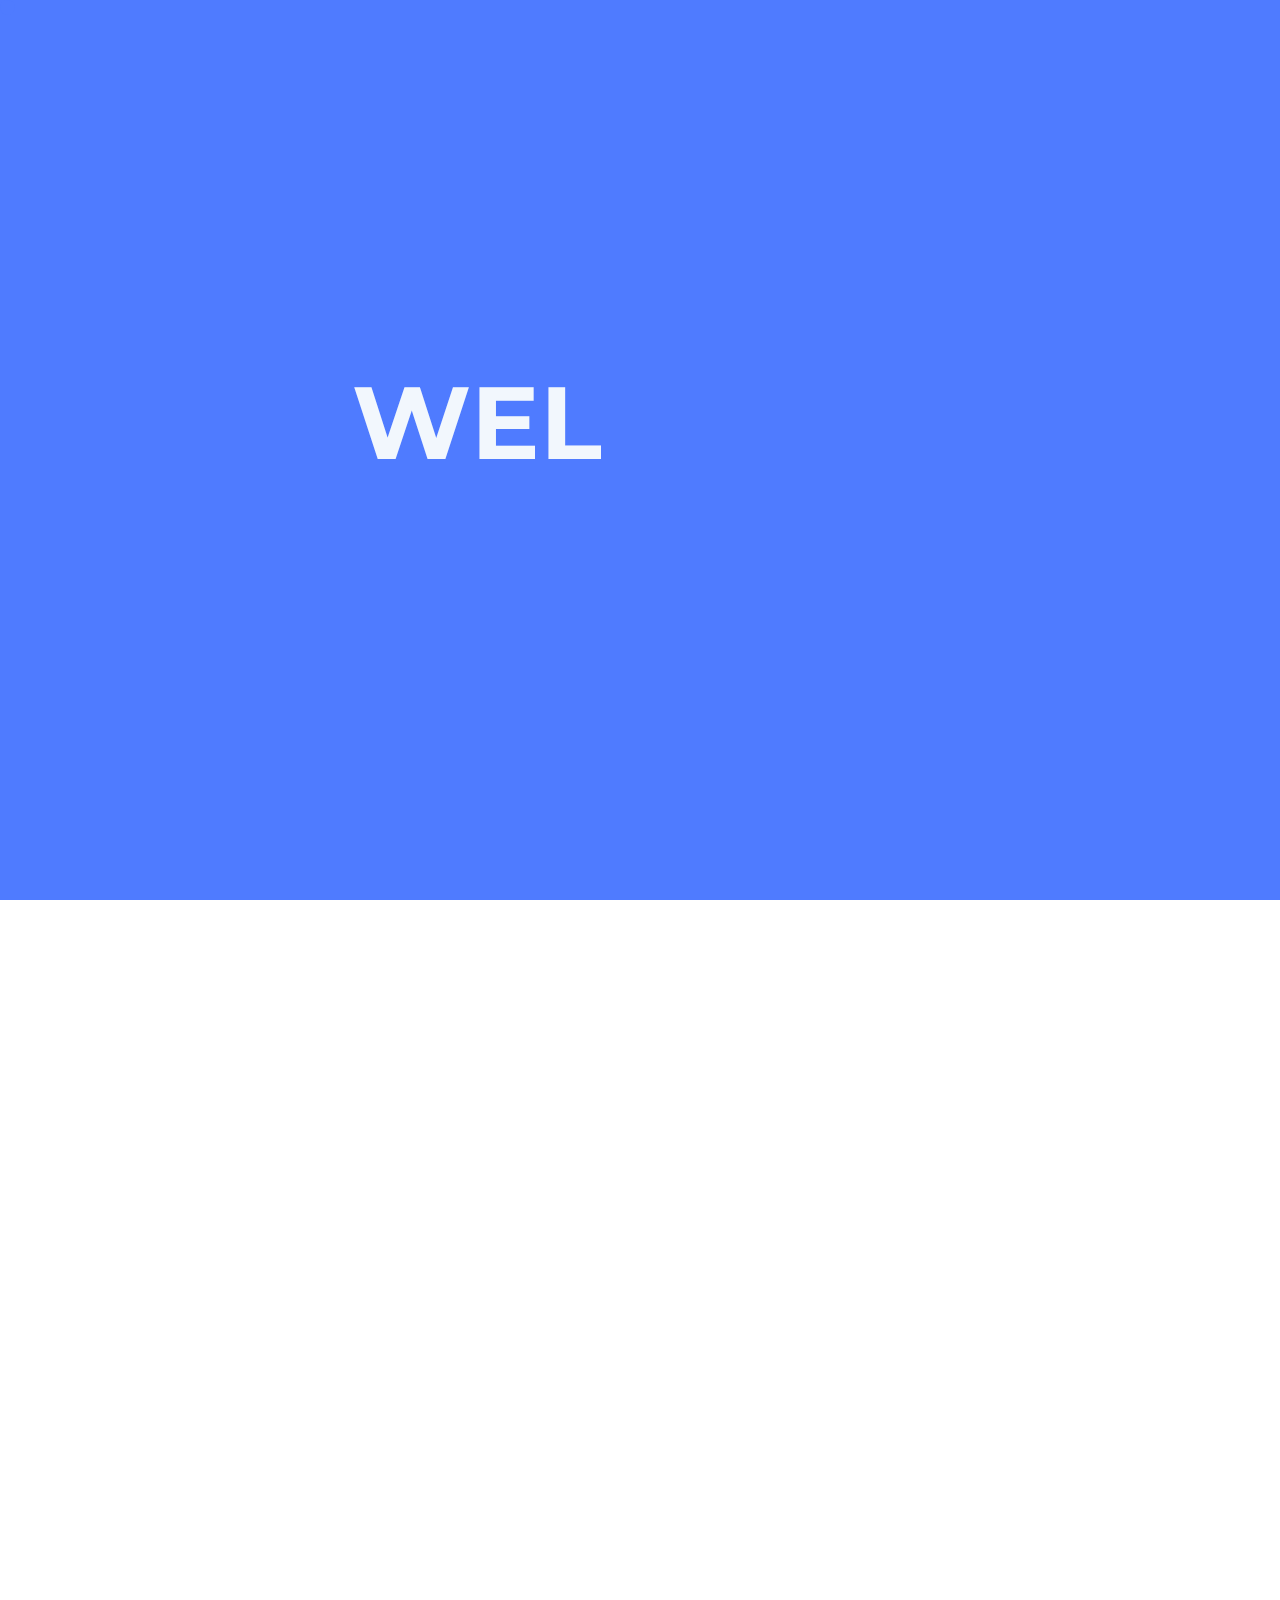
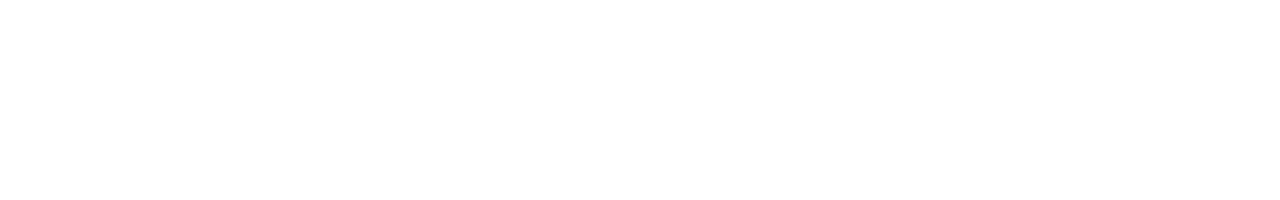
==== saving.html @ 6a618b71 "first commit" ====
<!DOCTYPE html>
<html lang="en">

<head>
    <meta charset="UTF-8">
    <meta name="viewport" content="width=device-width, initial-scale=1.0">
    <title>Document</title>
    <link rel="preconnect" href="https://fonts.googleapis.com">
    <link rel="preconnect" href="https://fonts.gstatic.com" crossorigin>
    <link
        href="https://fonts.googleapis.com/css2?family=Montserrat:ital,wght@0,100;0,200;0,300;0,400;0,500;0,600;0,700;1,200&display=swap"
        rel="stylesheet">
    <link href="https://unpkg.com/aos@2.3.1/dist/aos.css" rel="stylesheet">
    <script src="https://unpkg.com/aos@2.3.1/dist/aos.js"></script>
    <style>
        * {
            margin: 0;
            font-family: 'Montserrat';
            overflow-x: hidden;
            scroll-behavior: smooth;
            scroll-behavior: cubic-bezier(.51, -0.01, 1, .43);

        }
      
        .containerr{
            
            overflow-y: auto;
        }
        .containerr.bodys{
            width: 100vw;
            height: 100vh;
            overflow-y: hidden;
        }
        


        

        .dot {
            width: 15px;
            height: 15px;
            border-radius: 100%;
            opacity: 0;
            position: absolute;
            background-color: #4F7BFF;
        }

        body:hover .dot {
            width: 15px;
            height: 15px;
            border-radius: 100%;
            z-index: 10;
            opacity: 1;
            position: absolute;
            transition: all cubic-bezier(0.25, 0.46, 0.45, 0.94) 0.3s;
            background-color: #4F7BFF;

        }

        .dots {
            width: 15px;
            height: 15px;
            border-radius: 100%;
            position: absolute;
            background-color: #4F7BFF;
            transition: all cubic-bezier(0.25, 0.46, 0.45, 0.94) 1.4s;
            left: 160vw;
            bottom: -100vh;
            scale: 1;
        }

        .container-img:hover .dots {
            width: 15px;
            height: 15px;
            border-radius: 100%;
            opacity: 1;
            position: absolute;
            background-color: #4F7BFF;


            scale: 500;

        }
        .dotss{
            width: 15px;
            height: 15px;
            border-radius: 100%;
            position: absolute;
            background-color: #4F7BFF;
            transition: all cubic-bezier(0.25, 0.46, 0.45, 0.94) 1.4s;
            left: 160vw;
            top: -100vh;
            scale: 1;
        }
        .app-banner:hover .dotss {
            width: 15px;
            height: 15px;
            border-radius: 100%;
            opacity: 1;
            position: absolute;
            background-color: #4F7BFF;


            scale: 500;

        }

        @keyframes leftloop {
            0% {
                transform: translateX(-120%);
            }

            100% {
                transform: translate(120%);
            }
        }

        @keyframes aos {
            0% {
                transform: translateY(100%);
                opacity: 0;
            }

            100% {
                transform: translateY(0%);
                opacity: 1;
            }
        }


        .numbers-big {
            font-size: 15vw;
        }

        .numbers-last {
            font-size: 15vw;

        }

        .dt-1:hover {
            text-decoration: line-through;
        }

        .dt-2:hover {
            text-decoration: line-through;
        }

        .dt-3:hover {
            text-decoration: line-through;
        }

        .dt-4:hover {
            text-decoration: line-through;
        }

        .dt-5:hover {
            text-decoration: line-through;
        }

        .dt-6:hover {
            text-decoration: line-through;
        }

        .splash {
            width: 100vw;
            height: 100vh;
            display: flex;
            justify-content: center;
            align-items: center;
            background-color: #4F7BFF;
        }

        .splash.hidden {
            transform: translateY(-100%);
            transition: all cubic-bezier(0.25, 0.46, 0.45, 0.94) 0.7s;

        }

        .splash.hidden.none {
            display: none;

        }

        .text-con {
            width: auto;
            height: 20%;
            display: flex;
            flex-direction: row;
            font-weight: 700;
            font-size: 4vw;
            margin: 0;
            overflow-y: hidden;
            color: #f2f7fd;
        }

        .text-1 {
            transform: translateY(-75%);
            transition: all cubic-bezier(0.175, 0.885, 0.32, 1.275) 0.7s;
        }

        .text-2 {
            transform: translateY(-75%);
            transition: all cubic-bezier(0.175, 0.885, 0.32, 1.275) 0.7s;
        }

        .text-3 {
            transform: translateY(-75%);
            transition: all cubic-bezier(0.175, 0.885, 0.32, 1.275) 0.7s;
        }

        .text-4 {
            transform: translateY(-75%);
            transition: all cubic-bezier(0.175, 0.885, 0.32, 1.275) 0.7s;
        }

        .text-5 {
            transform: translateY(-75%);
            transition: all cubic-bezier(0.175, 0.885, 0.32, 1.275) 0.7s;
        }

        .text-6 {
            transform: translateY(-75%);
            transition: all cubic-bezier(0.175, 0.885, 0.32, 1.275) 0.7s;
        }

        .text-7 {
            transform: translateY(-75%);
            transition: all cubic-bezier(0.175, 0.885, 0.32, 1.275) 0.7s;
        }

        .text-1.load {
            transform: translateY(0%);
        }

        .text-2.load {
            transform: translateY(0%);
        }

        .text-3.load {
            transform: translateY(0%);
        }

        .text-4.load {
            transform: translateY(0%);
        }

        .text-5.load {
            transform: translateY(0%);
        }

        .text-6.load {
            transform: translateY(0%);
        }

        .text-7.load {
            transform: translateY(0%);
        }


        .text-1.load.hidden {
            transform: translateY(100%);
            transition: all cubic-bezier(0.455, 0.03, 0.515, 0.955) 0.7s;
        }

        .text-2.load.hidden {
            transform: translateY(100%);
            transition: all cubic-bezier(0.455, 0.03, 0.515, 0.955) 0.7s;
        }

        .text-3.load.hidden {
            transform: translateY(100%);
            transition: all cubic-bezier(0.455, 0.03, 0.515, 0.955) 0.7s;
        }

        .text-4.load.hidden {
            transform: translateY(100%);
            transition: all cubic-bezier(0.455, 0.03, 0.515, 0.955) 0.7s;
        }

        .text-5.load.hidden {
            transform: translateY(100%);
            transition: all cubic-bezier(0.455, 0.03, 0.515, 0.955) 0.7s;
        }

        .text-6.load.hidden {
            transform: translateY(100%);
            transition: all cubic-bezier(0.455, 0.03, 0.515, 0.955) 0.7s;
        }

        .text-7.load.hidden {
            transform: translateY(100%);
            transition: all cubic-bezier(0.455, 0.03, 0.515, 0.955) 0.7s;
        }



        /* saving  */



        .saving {
            width: 100vw;
            height: 130vh;
            display: flex;
            align-items: center;
            flex-direction: column;
            background-color: #4F7BFF;
            color: white;
            transition: all 0s;
            border-radius: 0 0 5vw 5vw;
            overflow: hidden;

        }

        .saving.display {
            transition: all cubic-bezier(0.25, 0.46, 0.45, 0.94) 0.7s;


        }



        .heads {
            width: 95%;
            height: fit-content;
            display: flex;
            border-bottom: #f2f7fd 1px solid;
            font-size: 10px;
            justify-content: space-between;
            margin-top: 2%;
            color: #f2f7fd;
        }

        .con-2 {
            width: 90%;
            height: 90%;
            display: flex;
            flex-direction: row;
            justify-content: space-between;
        }

        .inside-3 {
            width: 35%;
            display: flex;
            justify-content: center;
            flex-direction: column;
            gap: 2%;
            color: #f2f7fd;

        }

        .inside-3 .second {
            width: 100%;
            font-size: 5rem;
            font-weight: 400;
            justify-content: start;




        }

        .inside-3 .second-desc {
            width: 100%;
            font-size: 1.5rem;
            font-weight: 300;
            text-align: justify;


        }

        .inside-3 .button {
            margin-top: 10%;
            width: 100%;
            display: flex;
            flex-direction: row;
            gap: 3%;
            margin-bottom: 14%;
        }

        .inside-3 .button-skill {
            border: 2px #f2f7fd solid;
            width: fit-content;
            padding: 3%;
            border-radius: 30px;
        }

        .bold {
            font-weight: 700;
        }

        .normal {
            font-size: 1.1vw;
        }

        .light {
            font-weight: 300;
        }

        .regular {
            font-weight: 400;
        }

        .inside-4 {
            width: 55%;
            display: flex;
            justify-content: center;
            align-items: center;
        }

        .inside-4 img {
            width: 500px;
        }

        .about {
            width: 100vw;
            height: 120vh;
            background-color: white;
            display: flex;
            flex-direction: row;
            overflow: visible;
            transition: all cubic-bezier(0.25, 0.46, 0.45, 0.94) 0.7s;
            transition-delay: 0.1s;


        }

        .regular {
            font-weight: 400;
        }

        .active {
            color: #22313F;
        }

        .passive {
            color: #2830377a;
            margin-top: 0.5%;
        }

        .about-left {
            width: 40%;
            height: 100%;
            font-size: 3rem;
            display: flex;
            justify-content: center;
            transition: all cubic-bezier(0.25, 0.46, 0.45, 0.94) 0.3s;

        }

        .about-left h1 {
            margin-top: 10%;
        }

        .about-right {
            overflow: visible;

            width: 50%;
            height: 75%;
            text-align: justify;
            margin-top: 5%;
            flex-direction: column;
            display: flex;
            justify-content: space-between;
            transition: all cubic-bezier(0.25, 0.46, 0.45, 0.94) 0.3s;


        }

        .right-project {
            transition: all cubic-bezier(0.25, 0.46, 0.45, 0.94) 0.3s;
            overflow: hidden;


        }

        .right-info {
            transition: all cubic-bezier(0.25, 0.46, 0.45, 0.94) 0.3s;
            overflow: hidden;

        }

        .big {
            font-size: 38px;
        }

        .p {
            font-size: 14px;
        }

        .right-logo {
            width: fit-content;
            height: fit-content;
        }

        .container-logo {
            height: fit-content;
            width: fit-content;
            overflow: hidden;



        }

        .logo {
            width: 280px;
            height: 280px;
            background-color: #4F7BFF;
            border-radius: 26px;
            margin-bottom: 3vh;
            display: flex;
            justify-content: center;
            align-items: center;
            z-index: 2;
            position: relative;
        }


        .logo img {
            scale: 2.5;

        }

        .t-s {
            transition: all cubic-bezier(0.25, 0.46, 0.45, 0.94) 0.3s;
            z-index: 1;
            position: relative;

        }

        .screen {
            width: 100vw;
            height: 100vh;
            display: flex;
            justify-content: center;
            align-items: center;
            background-color: white;
            overflow: hidden;


        }

        .container-img {
            width: 80%;
            height: 80%;
            background-color: #e6e6e6;

            border-radius: 20px;
            display: flex;
            justify-content: center;
            align-items: center;
            overflow: hidden;

        }

        .container-img:hover {
            z-index: 12;
        }


        .container-img img {
            width: 90%;
            z-index: 13;

        }

        .one {
            width: 100vw;
            height: 180vh;
            background-color: #e6e6e6;
            display: flex;
            flex-direction: column;
            align-items: center;
            overflow: hidden;

        }

        .title-01 {
            width: 90%;
            height: 15%;
            display: flex;
            justify-content: center;
            align-items: center;
            overflow: hidden;


        }

        .number {
            display: flex;
            justify-content: start;
            align-items: start;
            gap: 5%;
            width: 40%;
        }

        .number-desc {
            width: 30%;
            height: 70%;
        }

        .number-dec {
            width: 30%;
            height: 70%;
            display: flex;
            justify-content: end;

        }

        .button-skills {
            background-color: #4F7BFF;
            width: fit-content;
            padding: 1rem 1.7rem 1rem 1.7rem;
            height: fit-content;
            border-radius: 2rem;
            color: white;
        }

        .logo-creation {
            width: 100%;
            height: 50%;
            display: flex;
            justify-content: center;
            align-items: center;
            flex-direction: column;
            gap: 2%;

        }

        .logo-creation img {
            width: 7%;
        }

        .logo-creation h1 {
            font-size: 4rem;
            font-weight: 500;
            letter-spacing: 6px;
        }

        .creation-desc {
            width: 95%;
            height: 35%;
            display: flex;
            flex-direction: column;
            justify-content: space-between;
            align-items: center;
            flex-direction: row;


        }

        .text-creation {
            width: 50%;

        }

        .desc-i {
            width: 50%;
            height: 70%;
            display: flex;
            align-items: end;
            margin-top: 5%;
        }

        .desc-i img {
            margin: 20%;
            rotate: -9deg;

        }

        .container-images {
            width: 100vw;
            background-color: #e6e6e6;
            padding-bottom: 10vh;
            display: flex;
            justify-content: center;
            align-items: center;
            overflow: hidden;
        }

        .images-logo {
            width: 97vw;
            height: fit-content;

            display: flex;



        }

        .left-logo {
            width: 60%;
            height: fit-content;

        }

        .con-gray {
            width: 97%;
            background-color: white;
            border-radius: 40px;
            overflow: hidden;

        }

        .con-gray img {
            width: 100%;

        }

        .right-logos {
            width: 40%;
        }

        .con-blue {
            width: 97%;
            background-color: #4F7BFF;
            border-radius: 50px;
            display: flex;
            justify-content: center;
            align-items: center;
            padding: 15vh 0 15vh 0;

        }

        .con-blue img {
            width: 60%;
        }

        .two {
            width: 100vw;
            height: 380vh;
            background-color: white;
            display: flex;
            flex-direction: column;
            align-items: center;
            overflow: hidden;
            padding-bottom: 5vh;

        }

        .title-02 {
            width: 90%;
            height: 15%;
            display: flex;
            justify-content: center;
            align-items: center;

        }

        .number-02 {
            display: flex;
            justify-content: end;
            align-items: start;
            gap: 5%;
            width: 40%;
        }

        .number-desc-02 {
            width: 30%;
            height: 70%;
            display: flex;
            justify-content: start;
            align-items: center;
        }

        .number-dec-02 {
            width: 30%;
            height: 70%;
            display: flex;
            justify-content: center;
            align-items: center;

        }

        .button-skills {
            background-color: #4F7BFF;
            width: fit-content;
            padding: 1rem 1.7rem 1rem 1.7rem;
            height: fit-content;
            border-radius: 2rem;
            color: #dde8f6;
        }

        .images-02 {
            margin-top: 5%;
            width: 95%;
            display: flex;
            justify-content: space-between;
        }

        .left-app {
            width: 49.5%;
            height: 140vh;
            background-image: url(/shifaaz-shamoon-oR0uERTVyD0-unsplash.jpg);
            background-size: cover;
            background-repeat: no-repeat;
            background-position: center;
            border-radius: 40px;
            display: flex;
            justify-content: center;
            align-items: center;
        }

        .left-app .logo {
            height: 300px;
            width: 300px;
        }

        .right-app {
            width: 49.5%;
            height: 140vh;
            background-color: #e6e6e6;
            border-radius: 40px;
            display: flex;
            justify-content: center;
            align-items: center;
        }

        .right-app img {
            width: 60%;
        }

        .banner-animate {
            margin-top: 1%;
            width: 95%;
            height: 25vh;
            display: flex;
            justify-content: center;
            align-items: center;
            background-color: #4F7BFF;
            border-radius: 60px;

        }

        .animate {
            font-weight: 300;
            font-size: 3.5vw;
            width: fit-content;
            display: flex;
            justify-content: center;
            align-items: center;
            color: white;
            animation: leftloop 10s cubic-bezier(0.39, 0.575, 0.565, 1) infinite;
            transition: all 1s infinite;

        }

        .animate h1 {
            position: relative;
            font-weight: 500;
            margin: 20px;
        }

        .animate img {
            position: relative;
            width: 5vw;
            margin: 20px;
        }

        .app-banner {
            width: 95%;
            height: 110vh;
            background-color: #e6e6e6;
            margin-top: 1%;
            border-radius: 50px;
            display: flex;
            justify-content: space-evenly;
            align-items: center;
            z-index: 15;
            overflow: hidden;



        }

        .app-banner img {
            width: 23%;
            z-index: 15;
        }

        .design {
            width: 100vw;
            height: auto;
            border-radius: 9vw 9vw 0 0;
            background-color: #4F7BFF;
            display: flex;
            align-items: center;
            flex-direction: column;
            padding-top: 10vh;
            color: white;
            gap: 10vh;
        }

        .design .space {
            height: 80vh;
        }

        .dt-1 {
            width: 90%;
            display: flex;

            transition: all 5s cubic-bezier(0, .57, 0, 1.48);

        }

        .dt-2 {
            width: 90%;
            display: flex;

            transition: all 5s cubic-bezier(0, .57, 0, 1.48);


        }

        .dt-3 {
            width: 90%;
            display: flex;

            transition: all 5s cubic-bezier(0, .57, 0, 1.48);


        }

        .dt-4 {
            width: 90%;
            display: flex;

            transition: all 5s cubic-bezier(0, .57, 0, 1.48);


        }

        .dt-5 {
            width: 90%;
            display: flex;

            transition: all 5s cubic-bezier(0, .57, 0, 1.48);


        }

        .dt-6 {
            width: 90%;
            display: flex;

            transition: all 5s cubic-bezier(0, .57, 0, 1.48);


        }

        .footers {
            width: 100vw;

            display: flex;
            justify-content: center;
            align-items: center;
            flex-direction: column;
            gap: 5vh;
            padding: 4vh;
            z-index: 16;
        }

        .contact {
            width: 90%;
            display: flex;
            justify-content: space-between;
            align-items: center;
        }

        .left-c {
            line-height: 7vh;
        }

        .left-c.in {
            animation: aos 0.7s cubic-bezier(0.165, 0.84, 0.44, 1);
            animation-fill-mode: backwards;
            animation-delay: 0.3s;
        }

        .c-title {
            font-size: 29px;
            font-weight: 400;
            color: #22313F;
        }

        .left-c a {
            text-decoration: none;
        }

        .c-parag {
            font-size: 21px;
            font-weight: 400;
            width: auto;
            color: white;
        }

        .c-parag:hover {
            text-decoration: underline;
        }

        .right-c {
            display: flex;
            flex-direction: column;
            align-items: end;
            line-height: 7vh;
        }

        .right-c.in {
            animation: aos 0.7s cubic-bezier(0.165, 0.84, 0.44, 1);
            animation-fill-mode: backwards;
            animation-delay: 0.3s;
        }

        .g-title {
            color: #22313F;
            font-weight: 400;
            font-size: 20px;

        }

        .gmail {
            font-weight: 400;
            font-size: 42px;
            text-decoration: underline;
        }

        .gmail:hover {
            text-decoration: none;
        }

        .copyright {
            display: flex;
            flex-direction: column;
            align-items: center;
        }

        .copyright.in {
            animation: aos 0.7s cubic-bezier(0.165, 0.84, 0.44, 1);
            animation-fill-mode: backwards;
            animation-delay: 0.3s;
        }

        .copyright h2 {
            font-weight: 400;
            font-size: 16px;

        }



        @media only screen and (max-width: 900px) {
            .saving {
                height: fit-content;

            }

            .second-desc {
                width: 100%;
            }

            .inside-3 {
                width: 80%;

            }

            .con-2 {
                flex-direction: column;
                justify-content: center;
                align-items: center;
                margin: 20%;
                width: 100%;
            }

            .inside-4 {
                width: 100%;
                margin-bottom: 20%;
            }

            .about {
                flex-direction: column;
                height: fit-content;
                width: 100vw;
                justify-content: center;
                align-items: center;
            }

            .about-right {
                width: 80%;
                height: fit-content;
            }

            .about-left {
                width: fit-content;
                height: fit-content;
            }

            .right-logo {
                width: 100%;
                display: flex;
                justify-content: center;
                align-items: center;
            }

            .images-logo {
                flex-direction: column-reverse;
            }

            .left-logo {
                width: 100%;
                display: flex;
                justify-content: center;
                align-items: center;

            }

            .right-logos {
                width: 100%;
                margin-top: 5%;
                display: flex;
                justify-content: center;
                align-items: center;
            }

            .images-02 {
                flex-direction: column;
                margin-bottom: 5%;
            }

            .left-app {
                width: 100%;
            }

            .right-app {
                width: 100%;
                margin-top: 5%;
            }

            .app-banner {
                flex-direction: column;
                height: auto;
                gap: 5vh;
                padding-top: 10vh;
                padding-bottom: 10vh;
            }

            .app-banner img {
                width: 90%;
                z-index: 13;
            }

            .title-01 {
                flex-direction: column;
                height: auto;

            }

            .number {
                height: fit-content;
                width: 100%;
            }

            .numbers-big {
                font-size: 25vw;
            }

            .number-desc {
                display: inline-block;
                width: auto;

            }

            .number-desc h1 {
                margin: 5%;
            }

            .normal {
                font-size: 5vw;
            }

            .number-dec {
                width: 100%;
                height: fit-content;
            }

            .text-creation {
                width: 100%;
            }

            .desc-i {
                display: none;
            }

            .big {
                font-size: 32px;
            }

            .title-02 {
                flex-direction: column-reverse;
                height: fit-content;
            }

            .number-desc-02 {
                display: inline-block;
                width: auto;

            }

            .number-02 {
                height: fit-content;
                width: 100%;
            }

            .number-dec-02 {
                width: fit-content;
                height: 25%;
            }

            .one {
                height: auto;
                gap: 50vw;
            }

            .two {
                height: auto;
                gap: 50vw;

            }

            .con-blue {
                margin-top: 1vh;
            }

            .images-logo {
                margin-top: 10vh;
            }

            .number-desc-02 h1 {
                margin: 5%;
            }

            .left-app {
                height: 100vh;
            }

            .right-app {

                height: fit-content;

            }

            .right-app img {
                width: 90%;
                margin-top: 10vh;
                margin-bottom: 10vh;
            }

            .con-blue img {
                width: 90%;
            }

            .contact {
                flex-direction: column;
                align-items: start;
                justify-content: start;
            }

            .right-c {
                align-items: start;
            }

            .gmail {
                font-size: 24px;
            }




        }
    </style>
</head>

<body oncontextmenu="return false">
    <div class="containerr">
        <div class="dot"></div>
        <div class="splash">
            <div class="text-con">
                <h1 class="text-1">W</h1>
                <h1 class="text-2">E</h1>
                <h1 class="text-3">L</h1>
                <h1 class="text-4">C</h1>
                <h1 class="text-5">O</h1>
                <h1 class="text-6">M</h1>
                <h1 class="text-7">E</h1>
            </div>
        </div>
        <div class="saving">
            <div class="heads">
                <h1 class="bold" style="margin: 10px;">savings</h1>
                <h1 class="regular" style="margin: 10px;">Financial app</h1>
                <h1 class="regular" style="margin: 10px;">2023</h1>
            </div>
            <div class="con-2">
                <div class="inside-3">
                    <div class="second">Savings App</div>
                    <div class="second-desc"> a comprehensive financial management application designed to empower users
                        with a clear and detailed overview of their income and expenses.
                    </div>
                    <div class="button">
                        <div class="button-skill">Fullstack</div>
                        <div class="button-skill">Brand maker</div>
    
                    </div>
                </div>
                <div class="inside-4">
                    <img src="/main-savings-web.svg" alt="">
                </div>
            </div>
        </div>
    
        <div class="about">
            <div class="about-left">
                <h1 class="regular">About</h1>
    
            </div>
            <div class="about-right">
                <div class="right-project">
                    <h1 class="active p" style="margin-top: 2%;">Project</h1>
                    <h1 class="passive p">Location - Jonggol, Bogor, Indonesia</h1>
                    <h1 class="passive p">Project - Savings</h1>
                    <h1 class="passive p">Category - Finance</h1>
                    <h1 class="passive p" style="margin-bottom: 2%;">Date - 2024</h1>
                </div>
                <div class="right-info">
                    <h1 class="regular big">Effortlessly manage income and expenses while receiving expert money-saving
                        tips.</h1>
                    <h1 class="regular big">Empower your financial journey with intuitive tools and educational videos.</h1>
                </div>
                <div class="right-logo">
                    <div class="container-logo">
                        <div class="logo">
                            <img src="/savings-logo.svg" alt="">
                        </div>
                        <div class="t-s">
                            <h1 class="active p ">Savings®</h1>
                            <h1 class="passive p ">Android UI/UX Design</h1>
                            <h1 class="passive p ">Pemuda bagus</h1>
                        </div>
    
                    </div>
                </div>
            </div>
        </div>
    
    
        <div class="screen">
            <div class="container-img">
                <div class="dots"></div>
    
                <img src="/img.sabings.svg" alt="">
    
            </div>
    
        </div>
        <div class="one">
            <div class="title-01">
                <div class="number">
                    <h1 class="numbers-big regular" ">01</h1>
                </div>
                <div class=" number-desc">
                        <h1 class=" normal light">
                            An S-shaped vector elegantly splits, symbolizing income and expenses. Its dynamic design
                            embodies empowerment and financial transformation, reflecting the app's commitment to users'
                            financial well-being.</h1>
    
                </div>
                <div class="number-dec">
                    <div class="button-skills normal light">logo's</div>
                </div>
            </div>
            <div class="logo-creation">
                <img src="/saving-black.svg" alt="">
                <h1>savings</h1>
            </div>
            <div class="creation-desc">
                <div class="text-creation">
                    <h1 class="active big">Finances</h1>
                    <h1 class="passive big">Financial Tips.</h1>
                    <h1 class="passive big">Income Tracking.</h1>
                    <h1 class="passive big">Expenses Tracking.</h1>
                    <h1 class="passive big">Saving Tips Video.</h1>
                </div>
                <div class="desc-i">
                    <img src="/dollar.svg" alt="">
                </div>
            </div>
        </div>
        <div class="container-images">
            <div class="images-logo">
                <div class="left-logo">
                    <div class="con-blue">
                        <img src="/iphone-main.svg" alt="">
                    </div>
                </div>
                <div class="right-logos">
                    <div class="con-gray">
                        <img src="/saving-iphone.svg" alt="">
                    </div>
                </div>
            </div>
        </div>
    
        <div class="two">
            <div class="title-02">
                <div class="number-desc-02">
                    <h1 class=" normal light"> Effortlessly manage income and expenses while receiving expert money-saving
                        tips. Empower your financial journey with intuitive tools, educational videos, and personalized
                        insights. Take control of your finances today.</h1>
    
                </div>
                <div class="number-dec-02">
                    <div class="button-skills normal light">Application</div>
                </div>
    
    
                <div class="number-02">
                    <h1 class="numbers-big regular">02</h1>
                </div>
            </div>
            <div class="images-02">
                <div class="left-app">
                    <div class="logo">
                        <img src="/savings-logo.svg" alt="">
                    </div>
                </div>
                <div class="right-app">
                    <img src="/played-savings.svg" alt="">
                </div>
            </div>
            <div class="banner-animate">
                <div class="animate ">
                    <h1>Savings®</h1>
                    <img src="/savings-logo.svg" alt="">
                    <h1>Savings®</h1>
                </div>
            </div>
            <div class="app-banner">
                <div class="dotss"></div>
                <img src="/saving-history.svg" alt="">
                <img src="/iphone-main.svg" alt="">
                <img src="/thumbnail-savings.svg" alt="">
            </div>
        </div>
        <div class="design">
            <div class="space"></div>
            <div class="dt-1">
                <h1 class="numbers-last">Thank you!</h1>
            </div>
            <div class="dt-2">
                <h1 class="numbers-last">
                    Danke!</h1>
            </div>
            <div class="dt-3">
                <h1 class="numbers-last">Merci!</h1>
    
            </div>
            <div class="dt-4">
                <h1 class="numbers-last">Gracias!</h1>
    
            </div>
            <div class="dt-5">
                <h1 class="numbers-last">
                    Obrigado!</h1>
            </div>
            <div class="dt-6">
                <h1 class="numbers-last">Hvala!</h1>
            </div>
            <div class="footers">
                <div class="contact">
                    <div class="left-c">
                        <h2 class="c-title">Follow me</h2>
                        <a href="https://www.instagram.com/sayataft/">
                            <h2 class="c-parag">Instagram</h2>
                        </a>
                        <a href="https://www.linkedin.com/in/andy-taft-idn/">
                            <h2 class="c-parag">Linkedin</h2>
                        </a>
                    </div>
                    <div class="right-c">
                        <h1 class="g-title"> let's connect.</h1>
                        <h1 class="gmail">andytaft2021@gmail.com</h1>
                        <h1 class="gmail">+6281319523446</h1>
                    </div>
                </div>
                <div class="copyright">
                    <h2>All rights reserved | 2023</h2>
                    <h2>Goodbye!</h2>
                </div>
            </div>
    
        </div>
    </div>



</body>
<script>
    const splash = document.querySelector(".splash")
    const text1 = document.querySelector(".text-1")
    const text2 = document.querySelector(".text-2")
    const text3 = document.querySelector(".text-3")
    const text4 = document.querySelector(".text-4")
    const text5 = document.querySelector(".text-5")
    const text6 = document.querySelector(".text-6")
    const text7 = document.querySelector(".text-7")
    const saving = document.querySelector(".container-saving")
    const savings = document.querySelector(".saving")
    const dt1 = document.querySelector(".dt-1")
    const dt2 = document.querySelector(".dt-2")
    const dt3 = document.querySelector(".dt-3")
    const dt4 = document.querySelector(".dt-4")
    const dt5 = document.querySelector(".dt-5")
    const dt6 = document.querySelector(".dt-6")
    const leftc = document.querySelector(".left-c")
    const rightc = document.querySelector(".right-c")
    const cr = document.querySelector(".copyright")
    var spl = document.querySelector(".splash").clientHeight;
    var sv = document.querySelector(".saving").clientHeight;
    var ft = document.querySelector(".footers").clientHeight;
    const all = document.querySelector(".containerr");

    const about = document.querySelector(".about-left")
    const project = document.querySelector(".right-project")
    const info = document.querySelector(".right-info")
    const ts = document.querySelector(".t-s")
    const cImg = document.querySelector(".container-img")
    const iLogo = document.querySelector(".images-logo")
    const twoBanner = document.querySelector(".app-banner")
    const dot = document.querySelector(".dot")

    document.addEventListener("mousemove", (e) => {
        let x = e.pageX - 10;
        let y = e.pageY - 10;
        const hover = document.querySelector("body:hover .dot")
        hover.style.top = y + "px";
        hover.style.left = x + "px";


    });
    window.addEventListener("DOMContentLoaded", () => {




        setTimeout(() => {
            text1.classList.toggle("load");
            all.classList.toggle("bodys");


        }, 500);
        setTimeout(() => {
            text2.classList.toggle("load");
        }, 600);
        setTimeout(() => {
            text3.classList.toggle("load");

        }, 700);
        setTimeout(() => {
            text4.classList.toggle("load");

        }, 800);
        setTimeout(() => {
            text5.classList.toggle("load");

        }, 900);
        setTimeout(() => {
            text6.classList.toggle("load");

        }, 1000);
        setTimeout(() => {
            text7.classList.toggle("load");

        }, 1100);




        setTimeout(() => {
            text1.classList.toggle("hidden");


        }, 1300);
        setTimeout(() => {
            text2.classList.toggle("hidden");
        }, 1400);
        setTimeout(() => {
            text3.classList.toggle("hidden");

        }, 1500);
        setTimeout(() => {
            text4.classList.toggle("hidden");

        }, 1600);
        setTimeout(() => {
            text5.classList.toggle("hidden");

        }, 1700);
        setTimeout(() => {
            text6.classList.toggle("hidden");

        }, 1800);
        setTimeout(() => {
            text7.classList.toggle("hidden");

        }, 1900);
        setTimeout(() => {
            splash.classList.toggle("hidden");
            savings.classList.toggle("display");
            all.classList.remove("bodys");

            console.log(sv)
            savings.style.transform = `translateY(-${spl}px)`


        }, 2700);

        setTimeout(() => {
            console.log()
            splash.classList.toggle("none");
            savings.classList.remove("display");
            savings.style.transform = `translateY(0px)`





            window.addEventListener("keypress", function (event) {
                // If the user presses the "Enter" key on the keyboard
                if (event.key === "Enter") {


                    // Cancel the default action, if needed
                    // Trigger the button element with a click
                }
            });
            window.addEventListener("scroll", () => {
                var vh = document.querySelector('body').clientHeight;
                var savingh = document.querySelector('.saving').clientHeight;
                var screenh = document.querySelector('.screen').clientHeight;
                var abouth = document.querySelector('.about').clientHeight;
                var oneh = document.querySelector('.one').clientHeight;
                var oneimgh = document.querySelector('.container-images').clientHeight;
                var twoh = document.querySelector('.two').clientHeight;

                
                function myFunction(x) {
                    if (x.matches) { // If media query matches
                        var vh = document.querySelector('body').clientHeight
                        vh = document.querySelector('body').clientHeight - 1500
                        return (vh)
                    } else {
                        var vh = document.querySelector('body').clientHeight

                        return (vh)
                    }
                }
                var x = window.matchMedia("(max-width: 900px)")




                var y = window.scrollY + "px"
                console.log(scrollY)
                console.log(abouth + screenh)
                savings.style.transform = `translateY(-${y})`

                if (window.scrollY < (vh / 170)) {
                    about.style.transform = `translateY(0px)`
                }
                if (window.scrollY > (vh / 163)) {
                    about.style.transform = `translateY(-${window.scrollY - (vh / 163) + "px"})`
                }
                if (window.scrollY < 300) {
                    project.style.transform = `translateY(0px)`
                }
                if (window.scrollY > 300) {
                    project.style.transform = `translateY(-${window.scrollY - 300 + "px"})`
                }
                if (window.scrollY < 460) {
                    info.style.transform = `translateY(0px)`
                }
                if (window.scrollY > 460) {
                    info.style.transform = `translateY(-${window.scrollY - 410 + "px"})`
                }
                if (window.scrollY < (abouth + savingh - spl)) {
                    ts.style.transform = `translateY(0px)`
                }
                if (window.scrollY > (abouth + savingh - spl + 200)) {
                    ts.style.transform =
                        `translateY(-${window.scrollY - (abouth  +savingh - spl +200 ) + "px"})`
                }
                if (window.scrollY < (abouth + screenh + savingh - spl)) {
                    cImg.style.transform = `translateY(0px)`
                }
                if (window.scrollY > (abouth + screenh + savingh - spl)) {
                    cImg.style.transform =
                        `translateY(${window.scrollY - (abouth + screenh +savingh - spl ) + "px"})`

                }
                if (window.scrollY < (abouth + screenh + savingh + oneh + oneimgh - spl)) {
                    iLogo.style.transform = `translateY(0px)`
                }



                if (window.scrollY > (abouth + screenh + savingh + oneh + oneimgh - spl)) {
                    iLogo.style.transform =
                        `translateY(${window.scrollY - (abouth + screenh +savingh + oneh + oneimgh - spl ) + "px"})`
                    console.log('yes')
                }
                if (window.scrollY > (abouth + screenh + savingh + oneh + oneimgh + twoh -
                    spl)) {
                    twoBanner.style.transform =
                        `translateY(${window.scrollY - (abouth + screenh +savingh + oneh + oneimgh +twoh- spl ) + "px"})`
                }
                if (window.scrollY < (abouth + screenh + savingh + oneh + oneimgh + twoh - (
                        spl / 2))) {
                    dt1.style.transform = `translateY(0px)`
                    dt2.style.transform = `translateY(0px)`
                    dt3.style.transform = `translateY(0px)`
                    dt4.style.transform = `translateY(0px)`
                    dt5.style.transform = `translateY(0px)`
                    dt6.style.transform = `translateY(0px)`
                }
                if (window.scrollY > (abouth + screenh + savingh + oneh + oneimgh + twoh - (
                        spl / 2))) {
                    dt1.style.transform =
                        `translateY(-${window.scrollY - (abouth + screenh +savingh + oneh + oneimgh +twoh - (spl/2)  ) + "px"})`
                    dt2.style.transform =
                        `translateY(-${window.scrollY - (abouth + screenh +savingh + oneh + oneimgh +twoh - (spl/2)  ) + "px"})`
                    dt3.style.transform =
                        `translateY(-${window.scrollY - (abouth + screenh +savingh + oneh + oneimgh +twoh - (spl/2)  ) + "px"})`
                    dt4.style.transform =
                        `translateY(-${window.scrollY - (abouth + screenh +savingh + oneh + oneimgh +twoh - (spl/2)  ) + "px"})`
                    dt5.style.transform =
                        `translateY(-${window.scrollY - (abouth + screenh +savingh + oneh + oneimgh +twoh - (spl/2)  ) + "px"})`
                    dt6.style.transform =
                        `translateY(-${window.scrollY - (abouth + screenh +savingh + oneh + oneimgh +twoh - (spl/2)  ) + "px"})`
                    console.log(vh - ft)

                }
                if (window.scrollY > (vh - ft - spl)) {
                    leftc.classList.add("in")
                    rightc.classList.add("in")
                    cr.classList.add("in")

                }


            })



        }, 3500);


        // setTimeout(() => {
        //     balls.classList.toggle("load");
        //     shadow.classList.toggle("gone");

        //    }, 5000);
        //    setTimeout(() => {
        //     slide1.classList.toggle("show");
        //     scroll.classList.remove("load");
        //     nav.classList.remove("load");
        //    }, 5300);


        //    setTimeout(() => {
        //     balls.classList.toggle("gone");
        //     animate.classList.toggle("gone");
        //     body.classList.toggle("enable");


        //    }, 5600);
    });
</script>

</html>
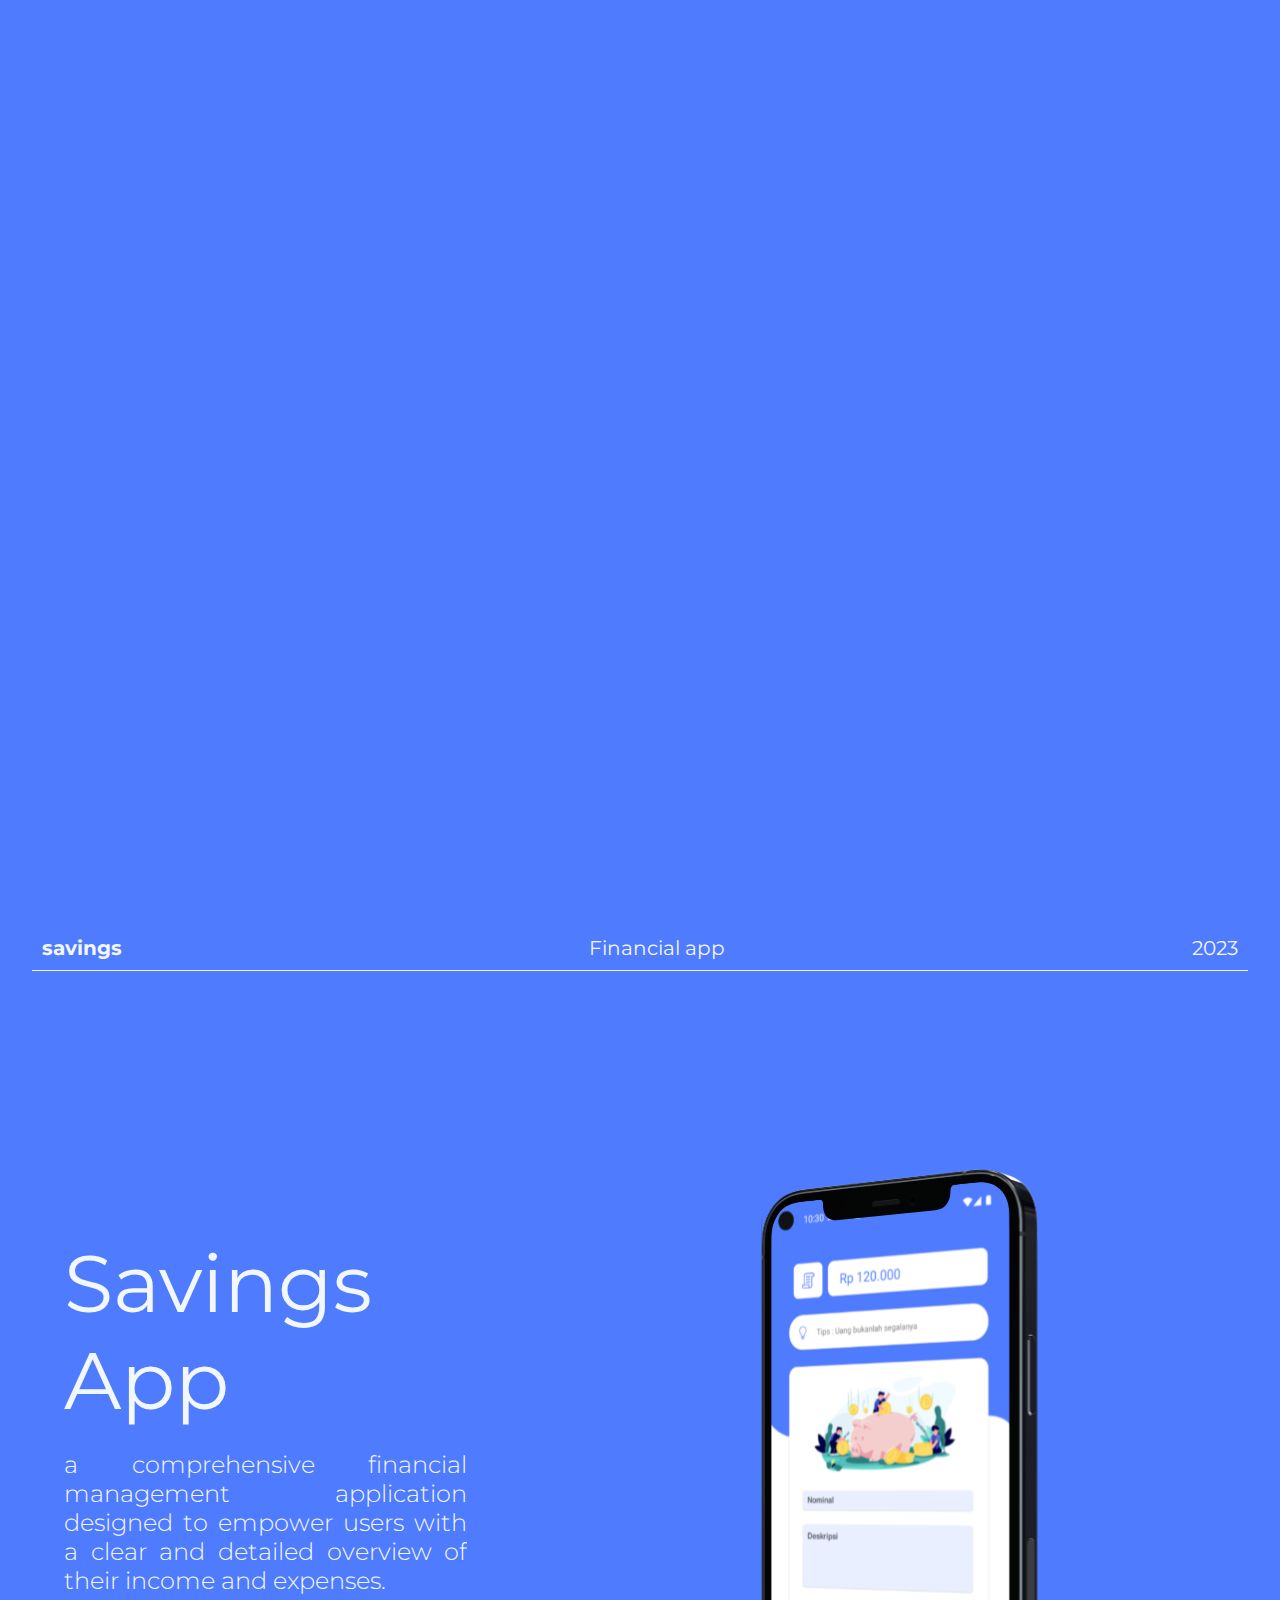
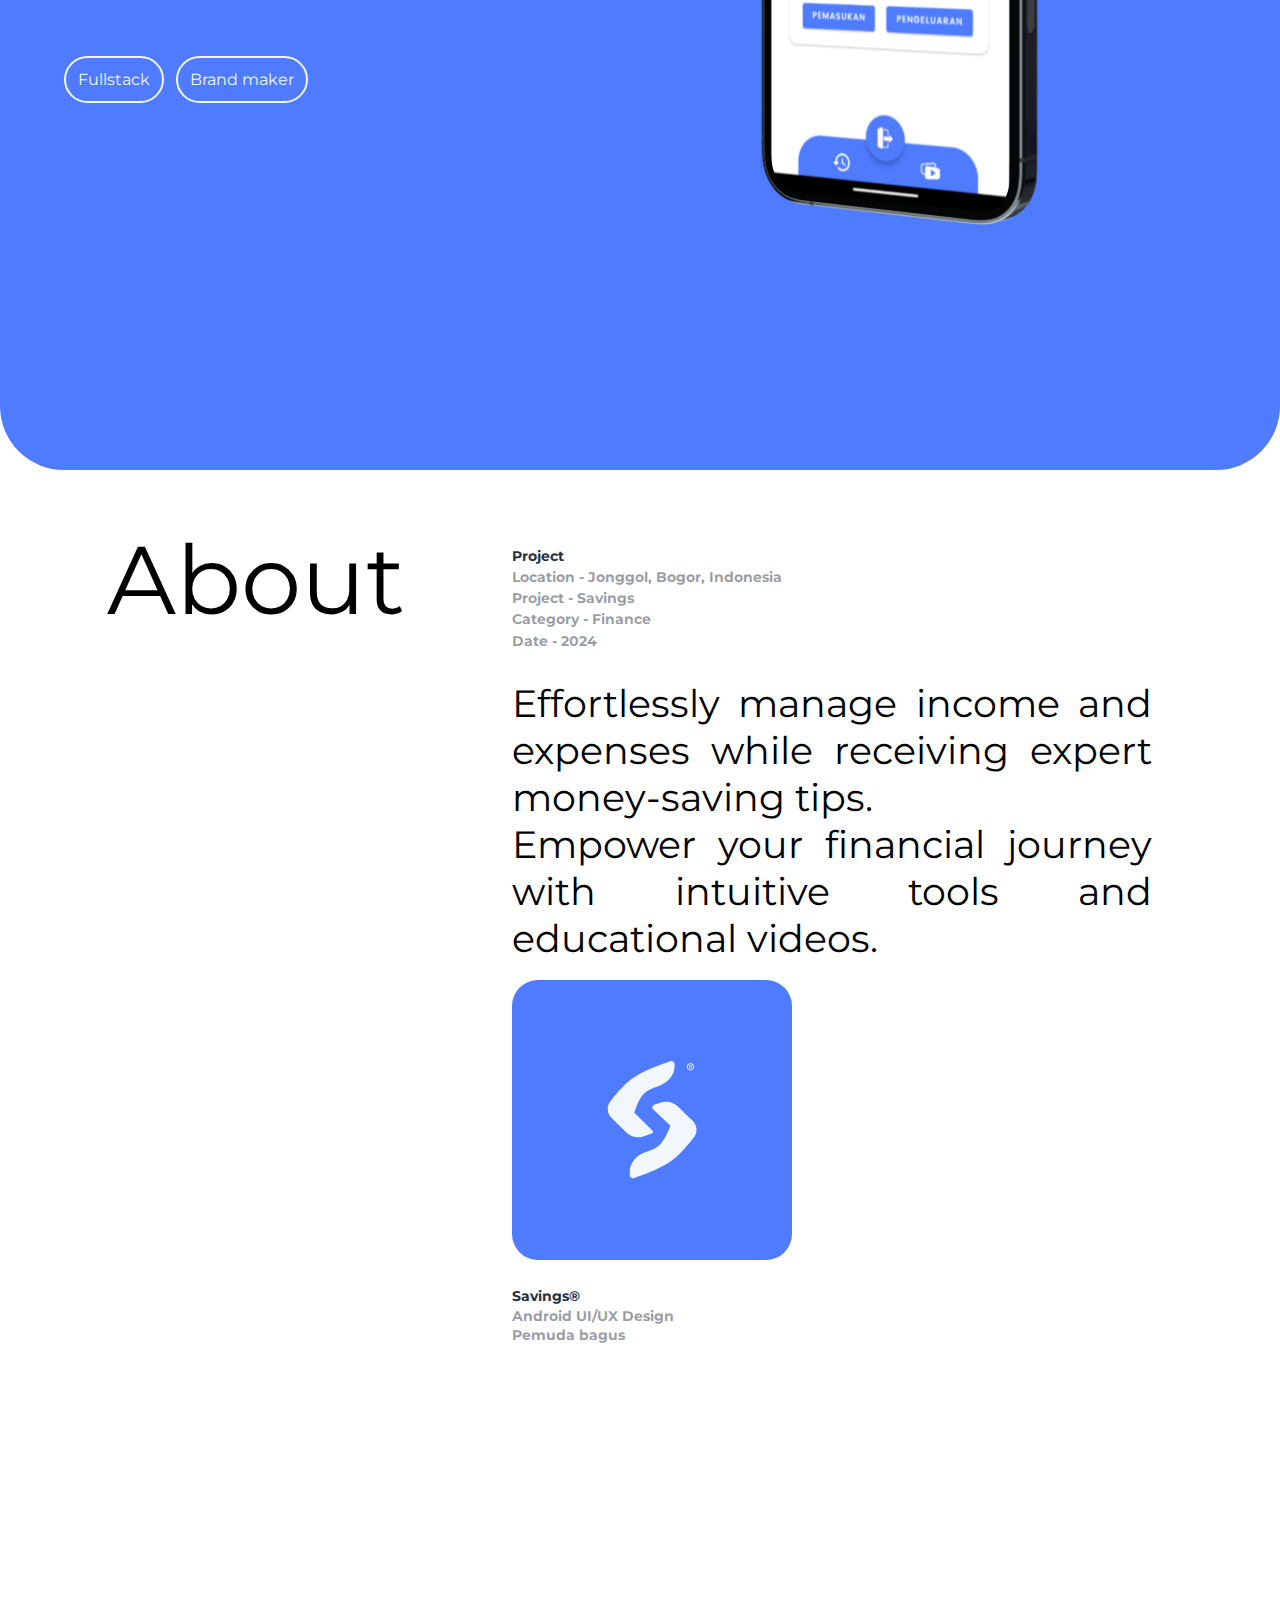
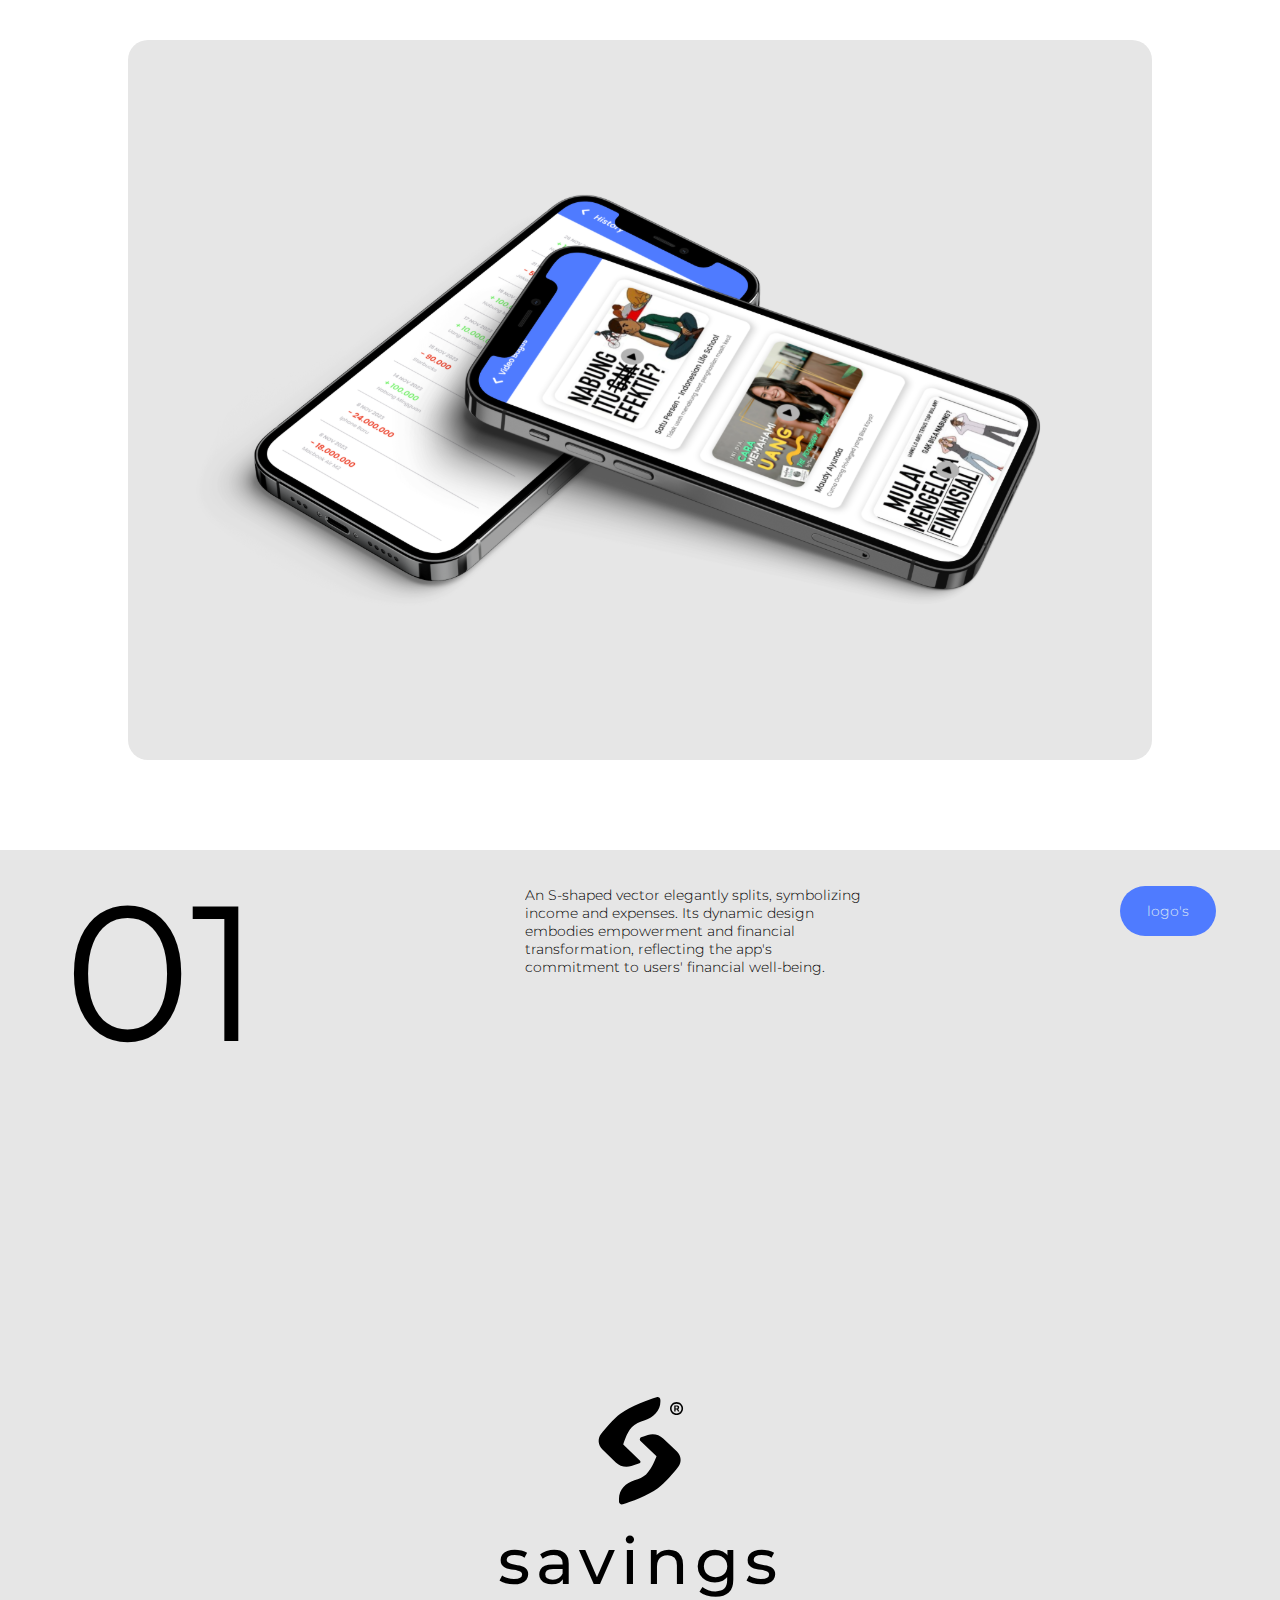
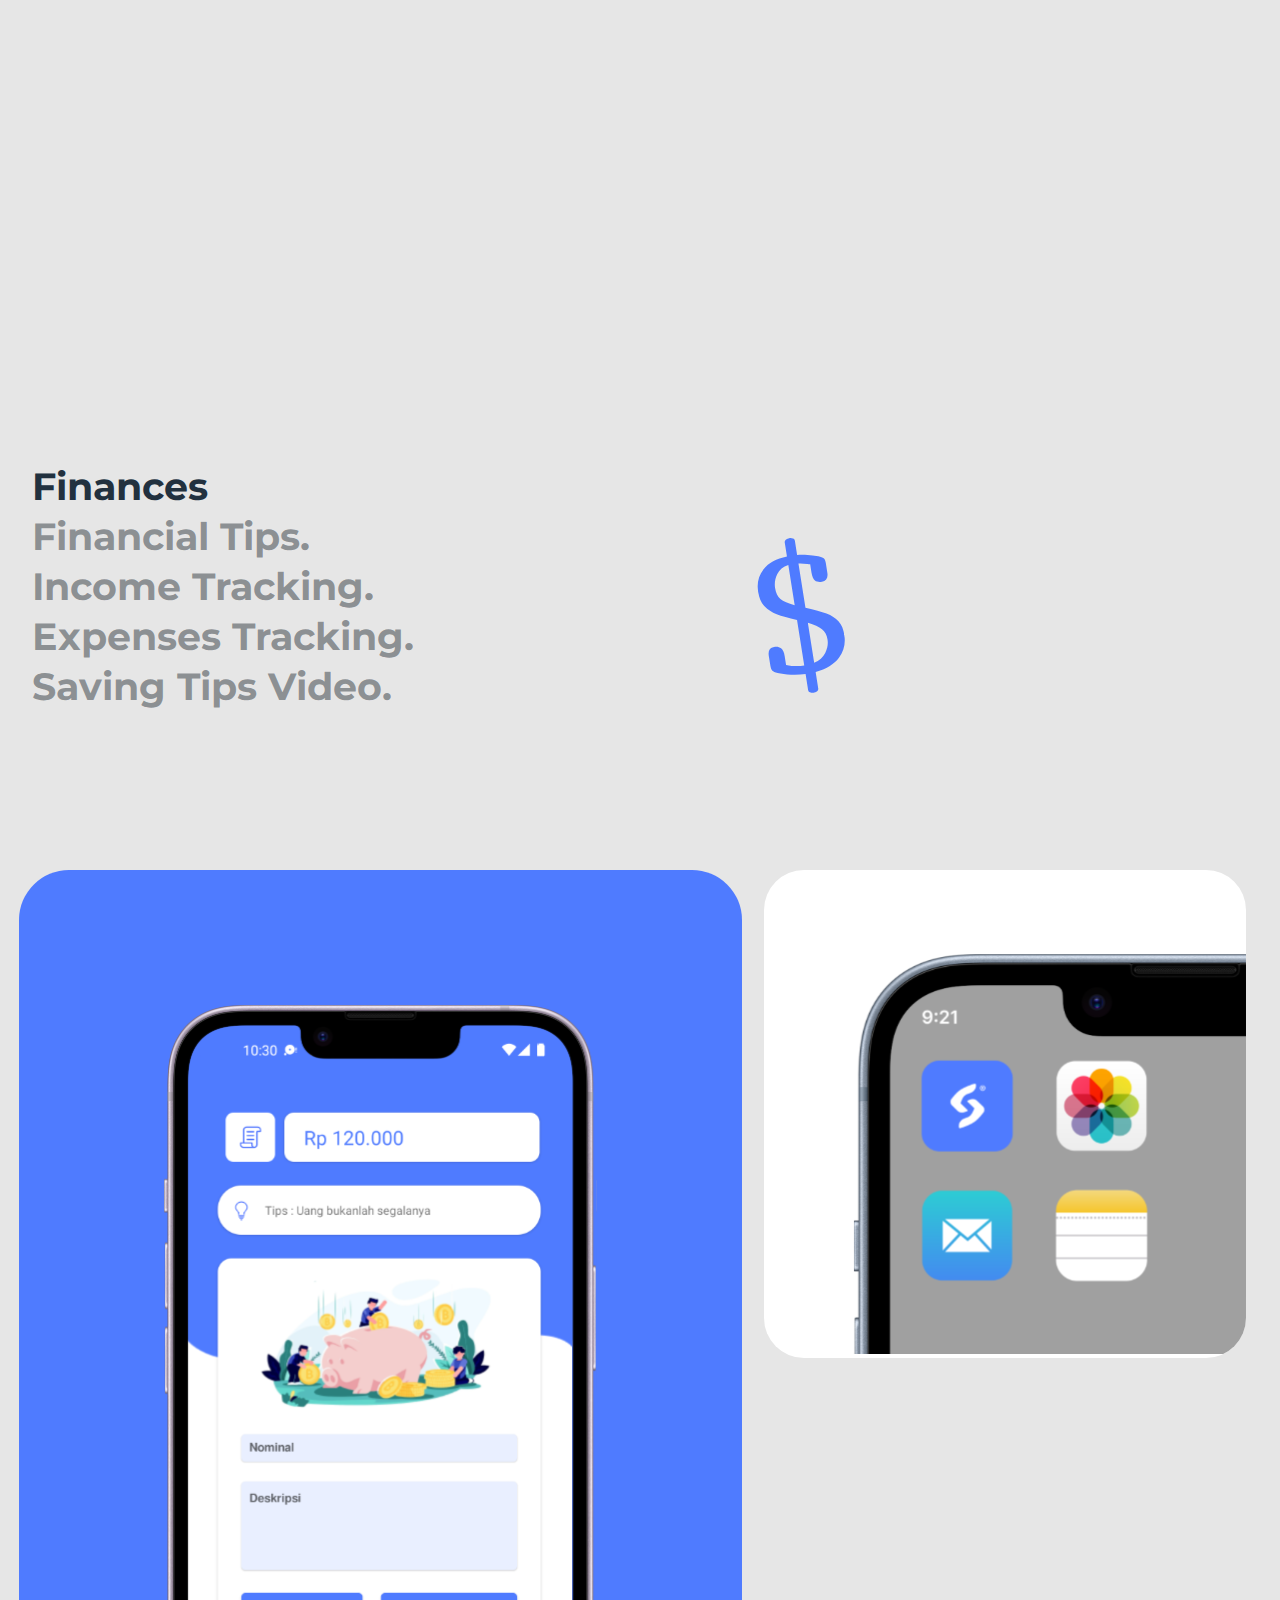
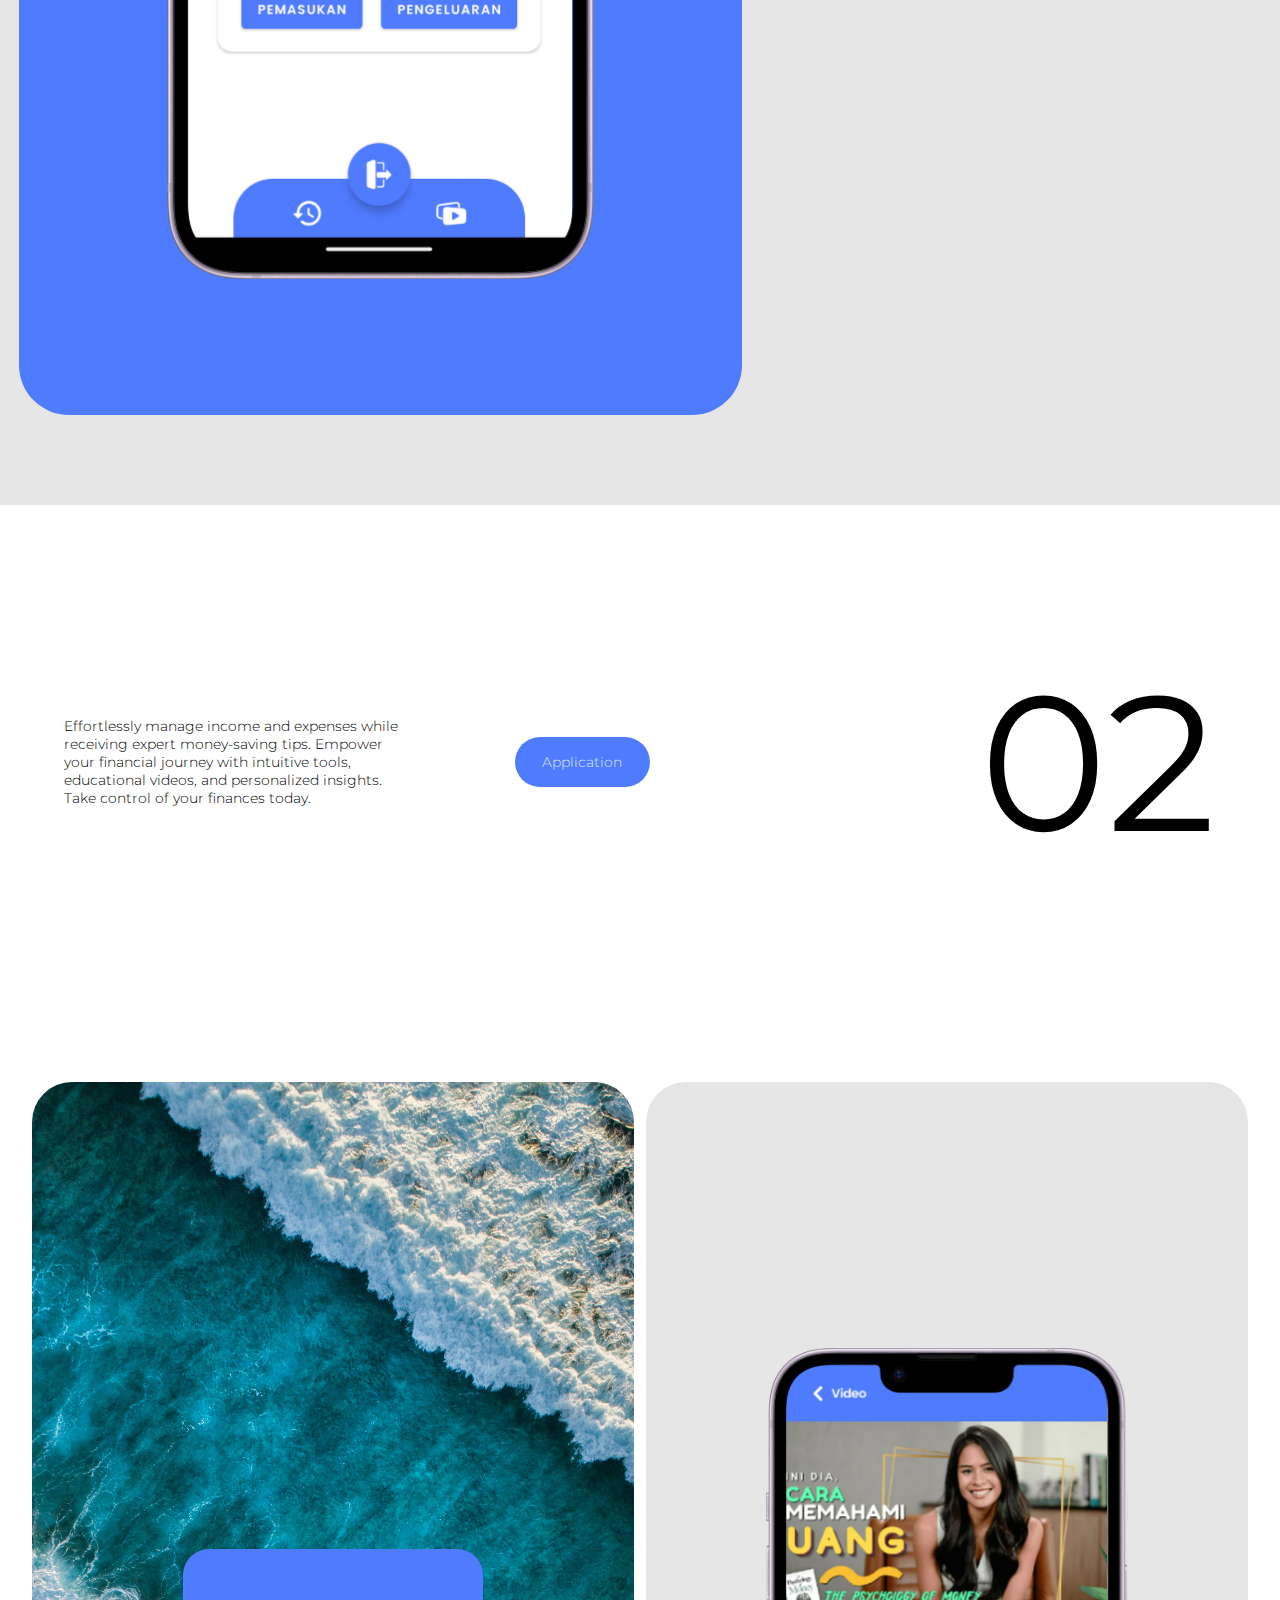
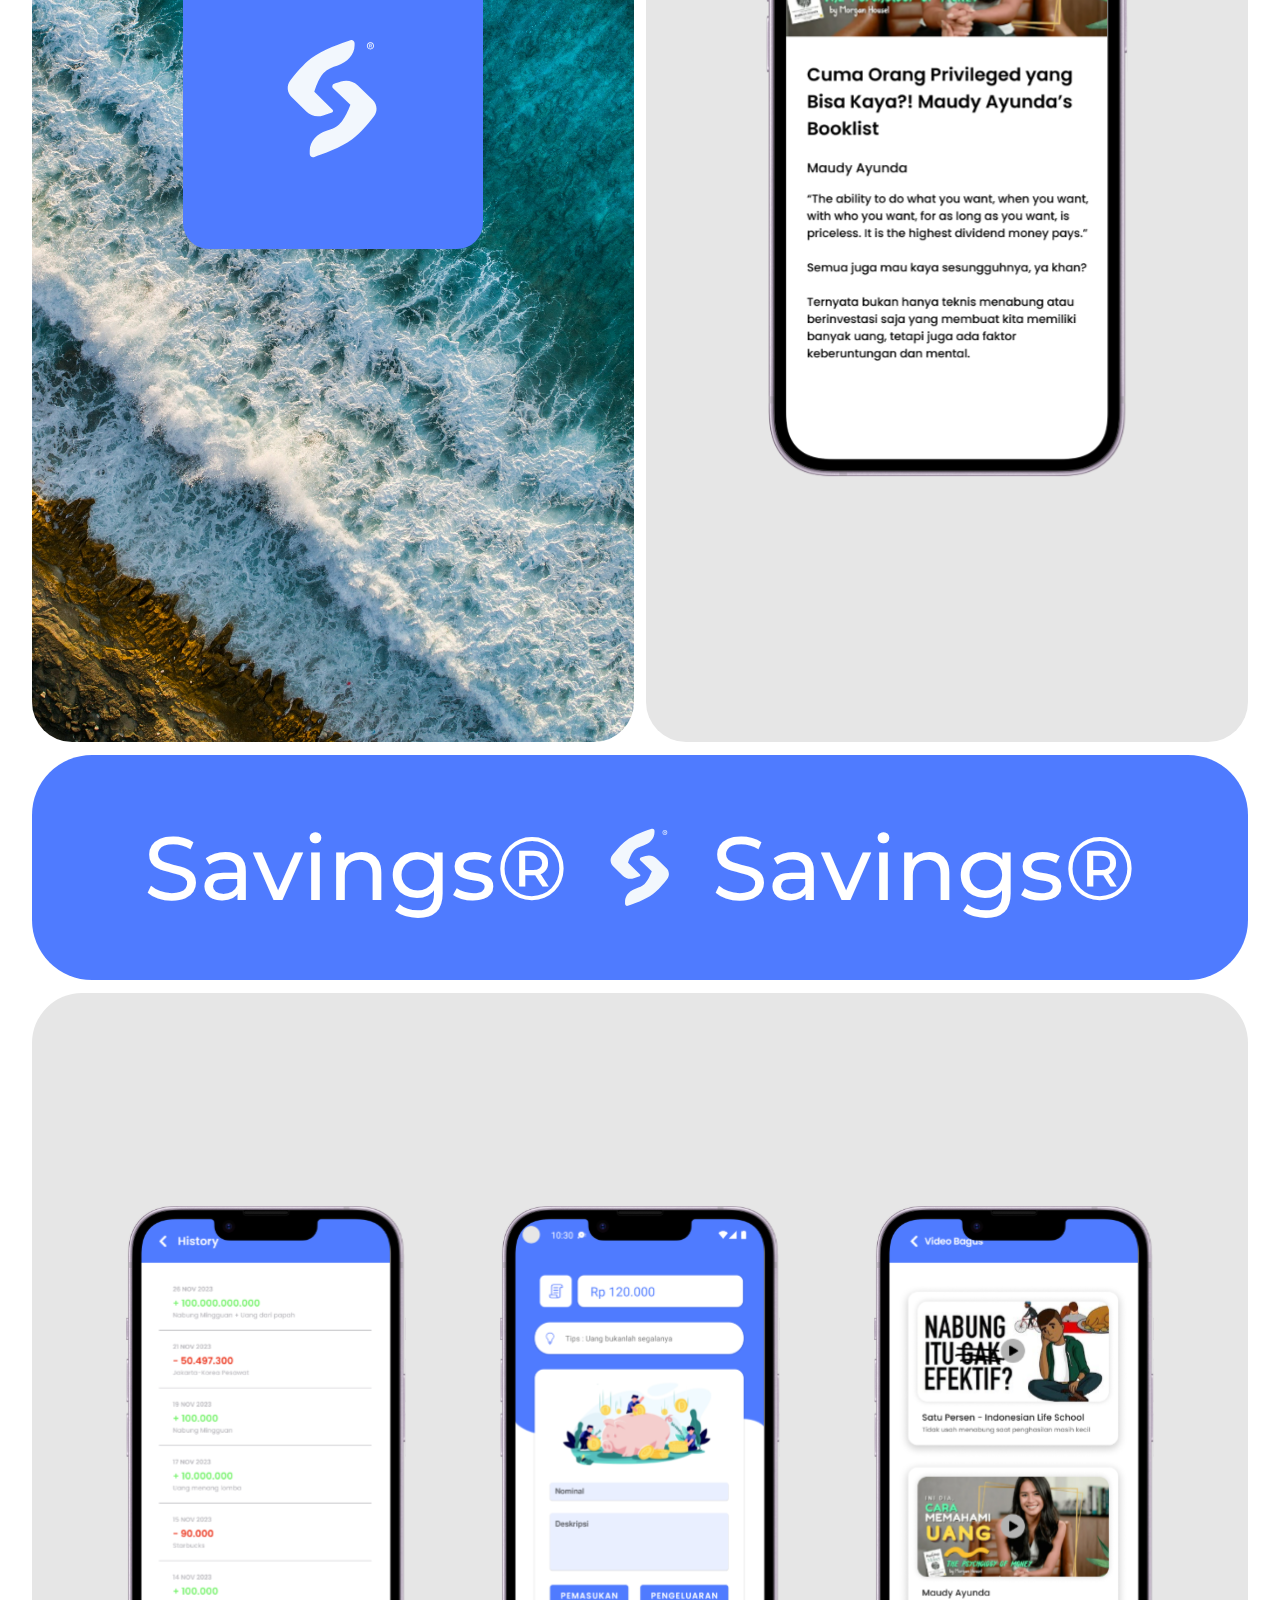
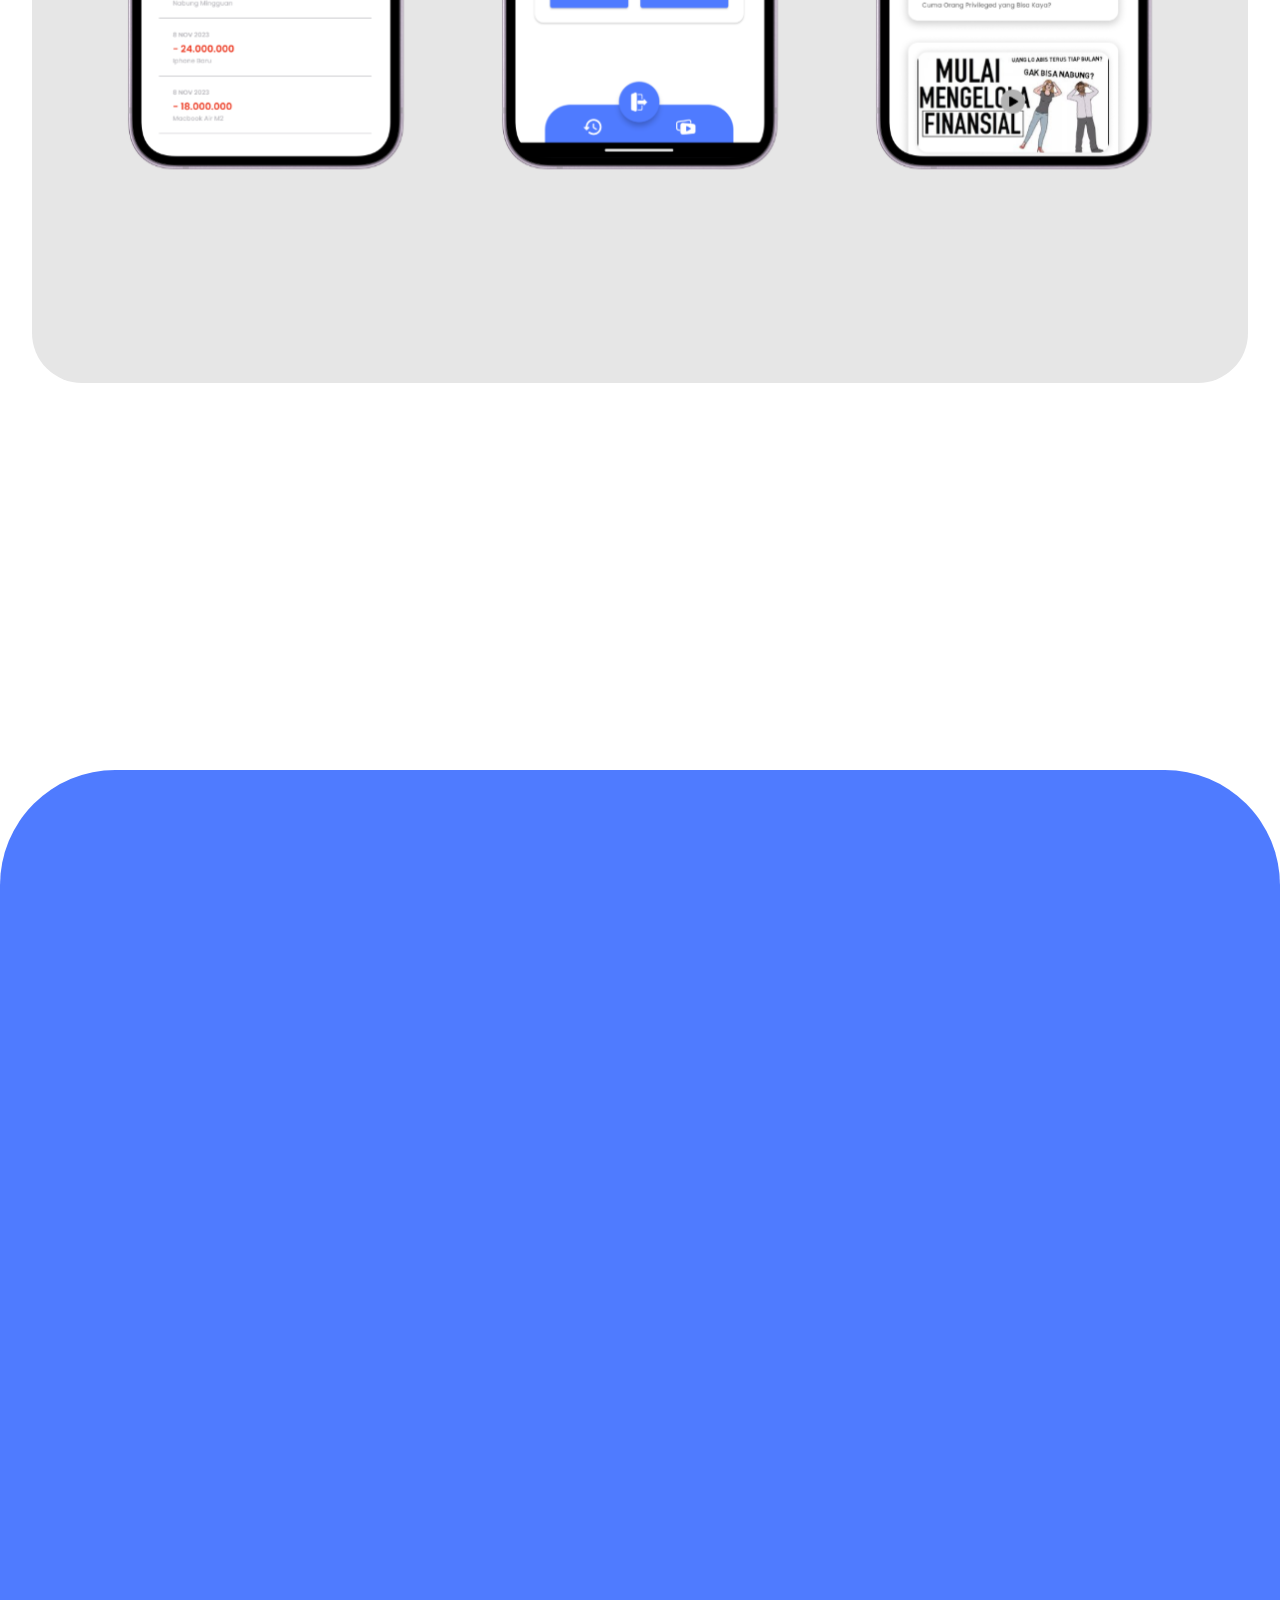
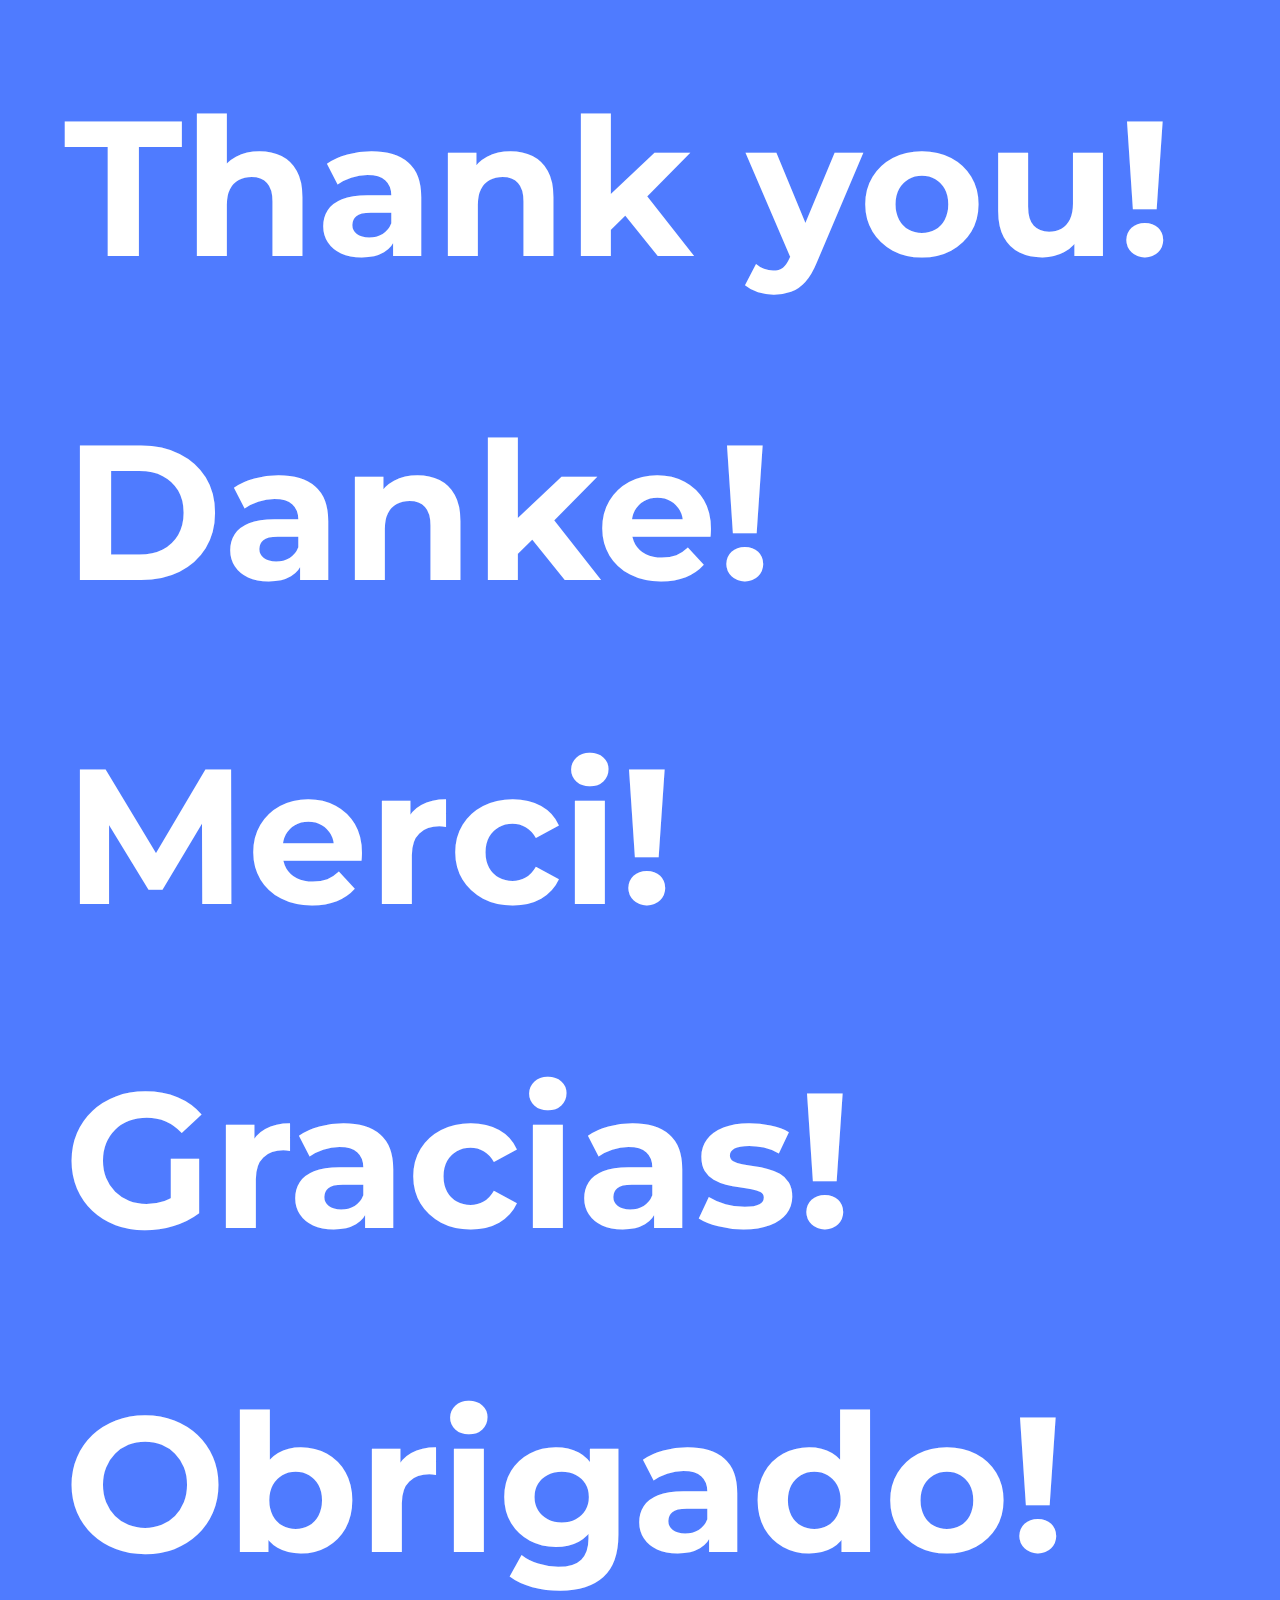
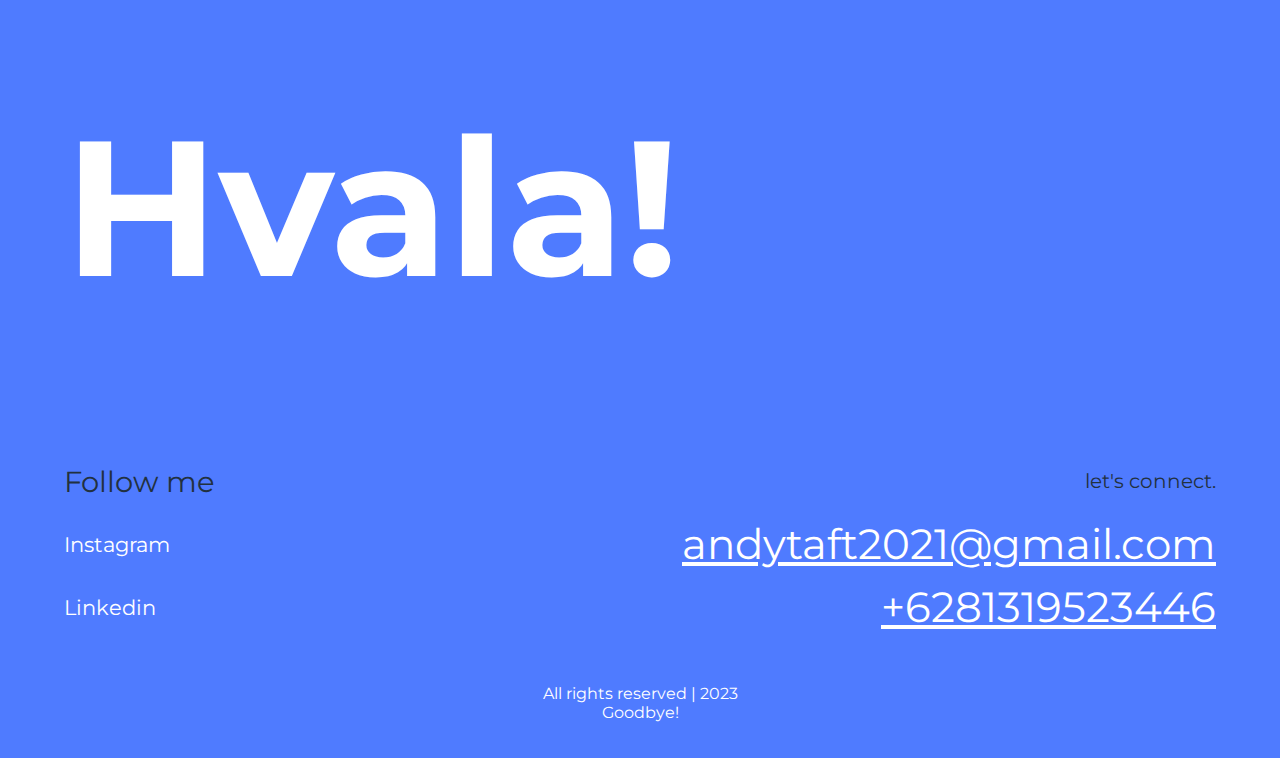
==== commit c388569b: "publi" ====
--- a/saving.html
+++ b/saving.html
@@ -406,10 +406,11 @@
             display: flex;
             justify-content: center;
             align-items: center;
+            overflow: hidden;
         }
 
         .inside-4 img {
-            width: 500px;
+            width: 50%;
         }
 
         .about {
@@ -490,7 +491,9 @@
 
         .right-logo {
             width: fit-content;
-            height: fit-content;
+            height: auto;
+            overflow: hidden;
+
         }
 
         .container-logo {
@@ -1279,7 +1282,7 @@
     </style>
 </head>
 
-<body oncontextmenu="return false">
+<body oncontextmenu="return false"  >
     <div class="containerr">
         <div class="dot"></div>
         <div class="splash">
@@ -1536,6 +1539,15 @@
     const iLogo = document.querySelector(".images-logo")
     const twoBanner = document.querySelector(".app-banner")
     const dot = document.querySelector(".dot")
+    // Disable inspect element
+$(document).bind("contextmenu",function(e) {
+  e.preventDefault();
+});
+$(document).keydown(function(e){
+  if(e.which === 123){
+    return false;
+}
+});
 
     document.addEventListener("mousemove", (e) => {
         let x = e.pageX - 10;
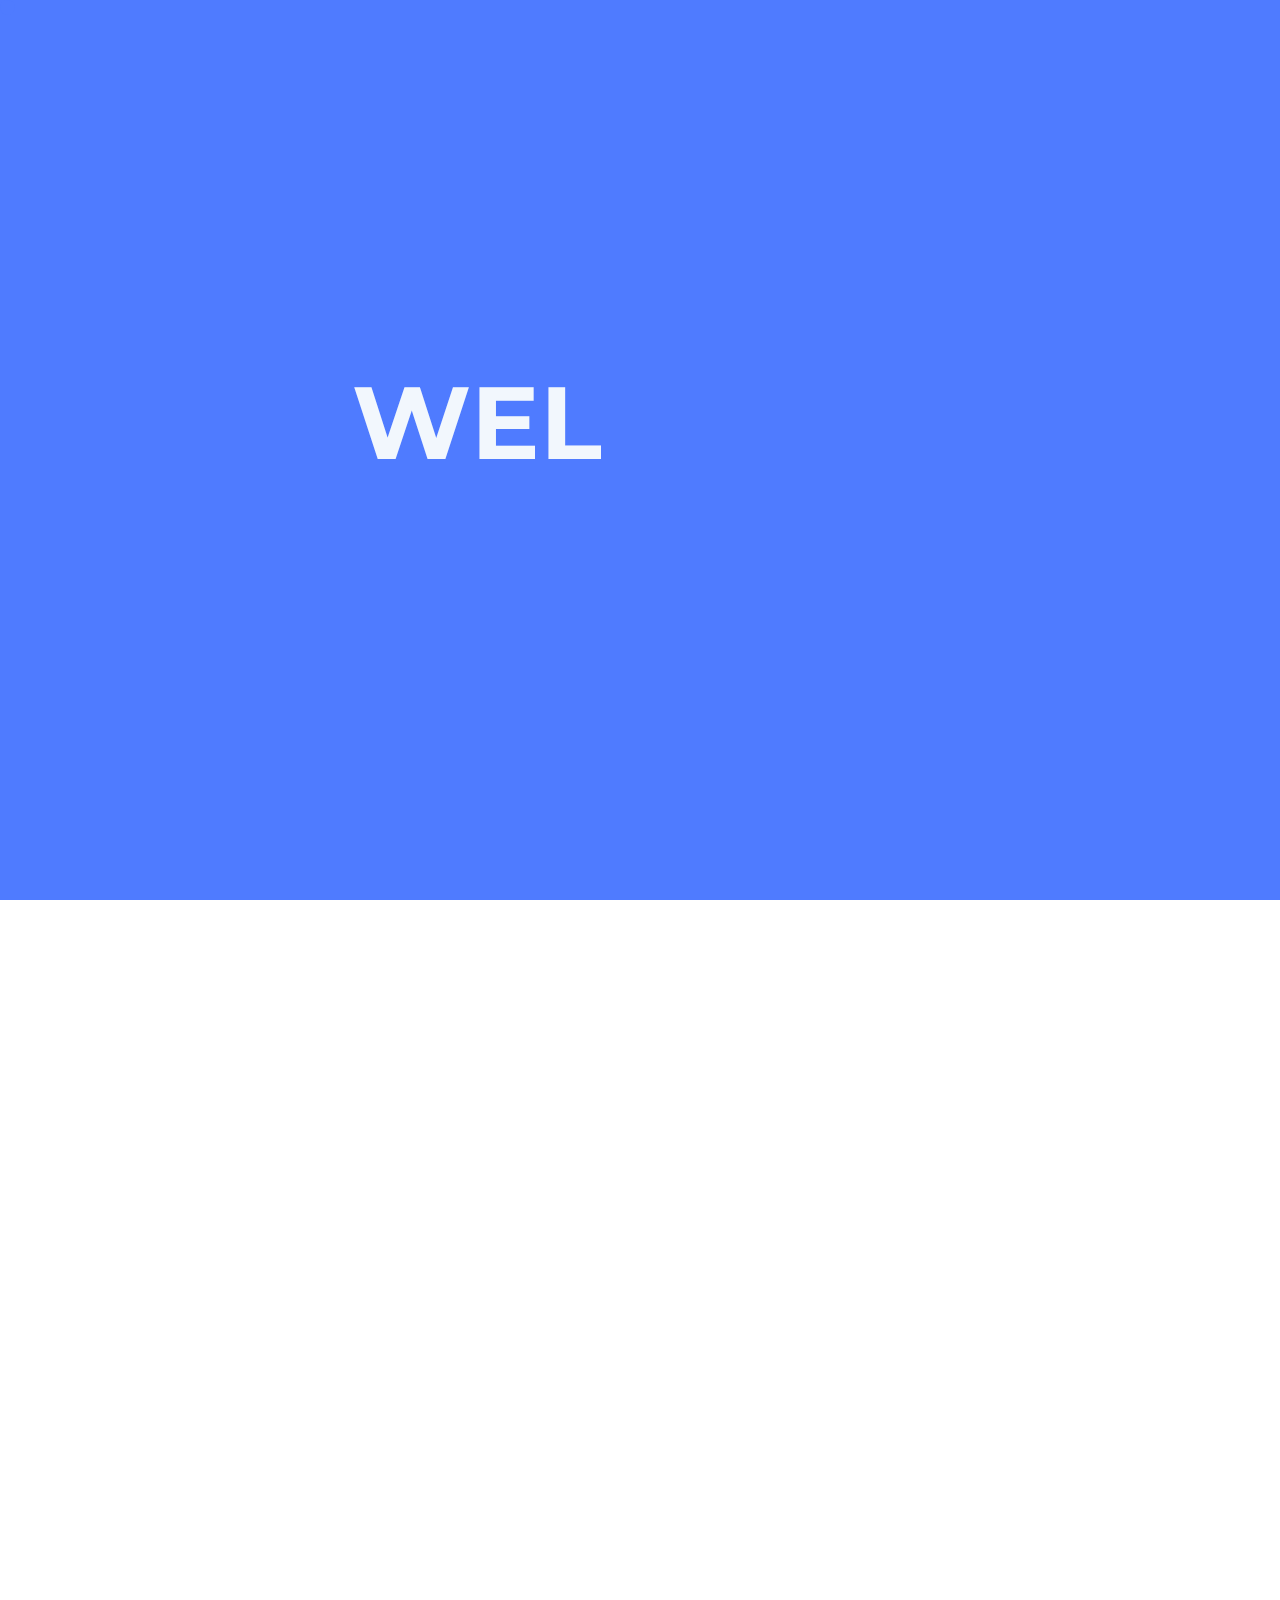
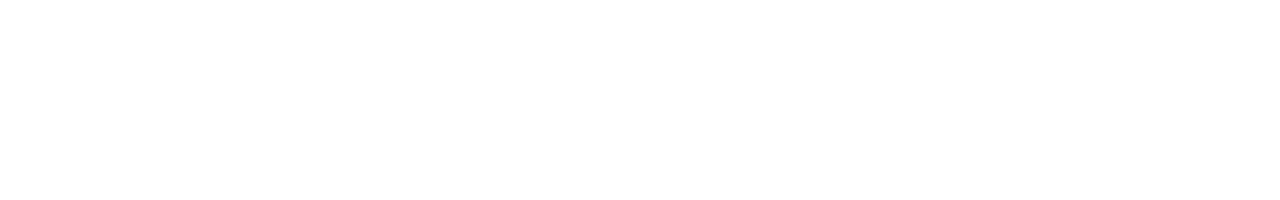
==== commit 818b3066: "publiccc" ====
--- a/saving.html
+++ b/saving.html
@@ -21,20 +21,21 @@
             scroll-behavior: cubic-bezier(.51, -0.01, 1, .43);
 
         }
-      
-        .containerr{
-            
+
+        .containerr {
+
             overflow-y: auto;
         }
-        .containerr.bodys{
+
+        .containerr.bodys {
             width: 100vw;
             height: 100vh;
             overflow-y: hidden;
         }
-        
-
-
-        
+
+
+
+
 
         .dot {
             width: 15px;
@@ -81,7 +82,8 @@
             scale: 500;
 
         }
-        .dotss{
+
+        .dotss {
             width: 15px;
             height: 15px;
             border-radius: 100%;
@@ -92,6 +94,7 @@
             top: -100vh;
             scale: 1;
         }
+
         .app-banner:hover .dotss {
             width: 15px;
             height: 15px;
@@ -1282,7 +1285,7 @@
     </style>
 </head>
 
-<body oncontextmenu="return false"  >
+<body oncontextmenu="return false">
     <div class="containerr">
         <div class="dot"></div>
         <div class="splash">
@@ -1311,7 +1314,7 @@
                     <div class="button">
                         <div class="button-skill">Fullstack</div>
                         <div class="button-skill">Brand maker</div>
-    
+
                     </div>
                 </div>
                 <div class="inside-4">
@@ -1319,11 +1322,11 @@
                 </div>
             </div>
         </div>
-    
+
         <div class="about">
             <div class="about-left">
                 <h1 class="regular">About</h1>
-    
+
             </div>
             <div class="about-right">
                 <div class="right-project">
@@ -1336,7 +1339,8 @@
                 <div class="right-info">
                     <h1 class="regular big">Effortlessly manage income and expenses while receiving expert money-saving
                         tips.</h1>
-                    <h1 class="regular big">Empower your financial journey with intuitive tools and educational videos.</h1>
+                    <h1 class="regular big">Empower your financial journey with intuitive tools and educational videos.
+                    </h1>
                 </div>
                 <div class="right-logo">
                     <div class="container-logo">
@@ -1348,21 +1352,21 @@
                             <h1 class="passive p ">Android UI/UX Design</h1>
                             <h1 class="passive p ">Pemuda bagus</h1>
                         </div>
-    
+
                     </div>
                 </div>
             </div>
         </div>
-    
-    
+
+
         <div class="screen">
             <div class="container-img">
                 <div class="dots"></div>
-    
+
                 <img src="/img.sabings.svg" alt="">
-    
-            </div>
-    
+
+            </div>
+
         </div>
         <div class="one">
             <div class="title-01">
@@ -1374,7 +1378,7 @@
                             An S-shaped vector elegantly splits, symbolizing income and expenses. Its dynamic design
                             embodies empowerment and financial transformation, reflecting the app's commitment to users'
                             financial well-being.</h1>
-    
+
                 </div>
                 <div class="number-dec">
                     <div class="button-skills normal light">logo's</div>
@@ -1411,20 +1415,21 @@
                 </div>
             </div>
         </div>
-    
+
         <div class="two">
             <div class="title-02">
                 <div class="number-desc-02">
-                    <h1 class=" normal light"> Effortlessly manage income and expenses while receiving expert money-saving
+                    <h1 class=" normal light"> Effortlessly manage income and expenses while receiving expert
+                        money-saving
                         tips. Empower your financial journey with intuitive tools, educational videos, and personalized
                         insights. Take control of your finances today.</h1>
-    
+
                 </div>
                 <div class="number-dec-02">
                     <div class="button-skills normal light">Application</div>
                 </div>
-    
-    
+
+
                 <div class="number-02">
                     <h1 class="numbers-big regular">02</h1>
                 </div>
@@ -1464,11 +1469,11 @@
             </div>
             <div class="dt-3">
                 <h1 class="numbers-last">Merci!</h1>
-    
+
             </div>
             <div class="dt-4">
                 <h1 class="numbers-last">Gracias!</h1>
-    
+
             </div>
             <div class="dt-5">
                 <h1 class="numbers-last">
@@ -1499,7 +1504,7 @@
                     <h2>Goodbye!</h2>
                 </div>
             </div>
-    
+
         </div>
     </div>
 
@@ -1539,15 +1544,26 @@
     const iLogo = document.querySelector(".images-logo")
     const twoBanner = document.querySelector(".app-banner")
     const dot = document.querySelector(".dot")
-    // Disable inspect element
-$(document).bind("contextmenu",function(e) {
-  e.preventDefault();
-});
-$(document).keydown(function(e){
-  if(e.which === 123){
-    return false;
+    document.addEventListener('contextmenu', function (e) {
+        e.preventDefault();
+    });
+    document.onkeydown = function(e) {
+if(event.keyCode == 123) {
+return false;
 }
-});
+if(e.ctrlKey && e.shiftKey && e.keyCode == 'I'.charCodeAt(0)) {
+return false;
+}
+if(e.ctrlKey && e.shiftKey && e.keyCode == 'C'.charCodeAt(0)) {
+return false;
+}
+if(e.ctrlKey && e.shiftKey && e.keyCode == 'J'.charCodeAt(0)) {
+return false;
+}
+if(e.ctrlKey && e.keyCode == 'U'.charCodeAt(0)) {
+return false;
+}
+}
 
     document.addEventListener("mousemove", (e) => {
         let x = e.pageX - 10;
@@ -1663,7 +1679,7 @@
                 var oneimgh = document.querySelector('.container-images').clientHeight;
                 var twoh = document.querySelector('.two').clientHeight;
 
-                
+
                 function myFunction(x) {
                     if (x.matches) { // If media query matches
                         var vh = document.querySelector('body').clientHeight
@@ -1730,7 +1746,7 @@
                     console.log('yes')
                 }
                 if (window.scrollY > (abouth + screenh + savingh + oneh + oneimgh + twoh -
-                    spl)) {
+                        spl)) {
                     twoBanner.style.transform =
                         `translateY(${window.scrollY - (abouth + screenh +savingh + oneh + oneimgh +twoh- spl ) + "px"})`
                 }
